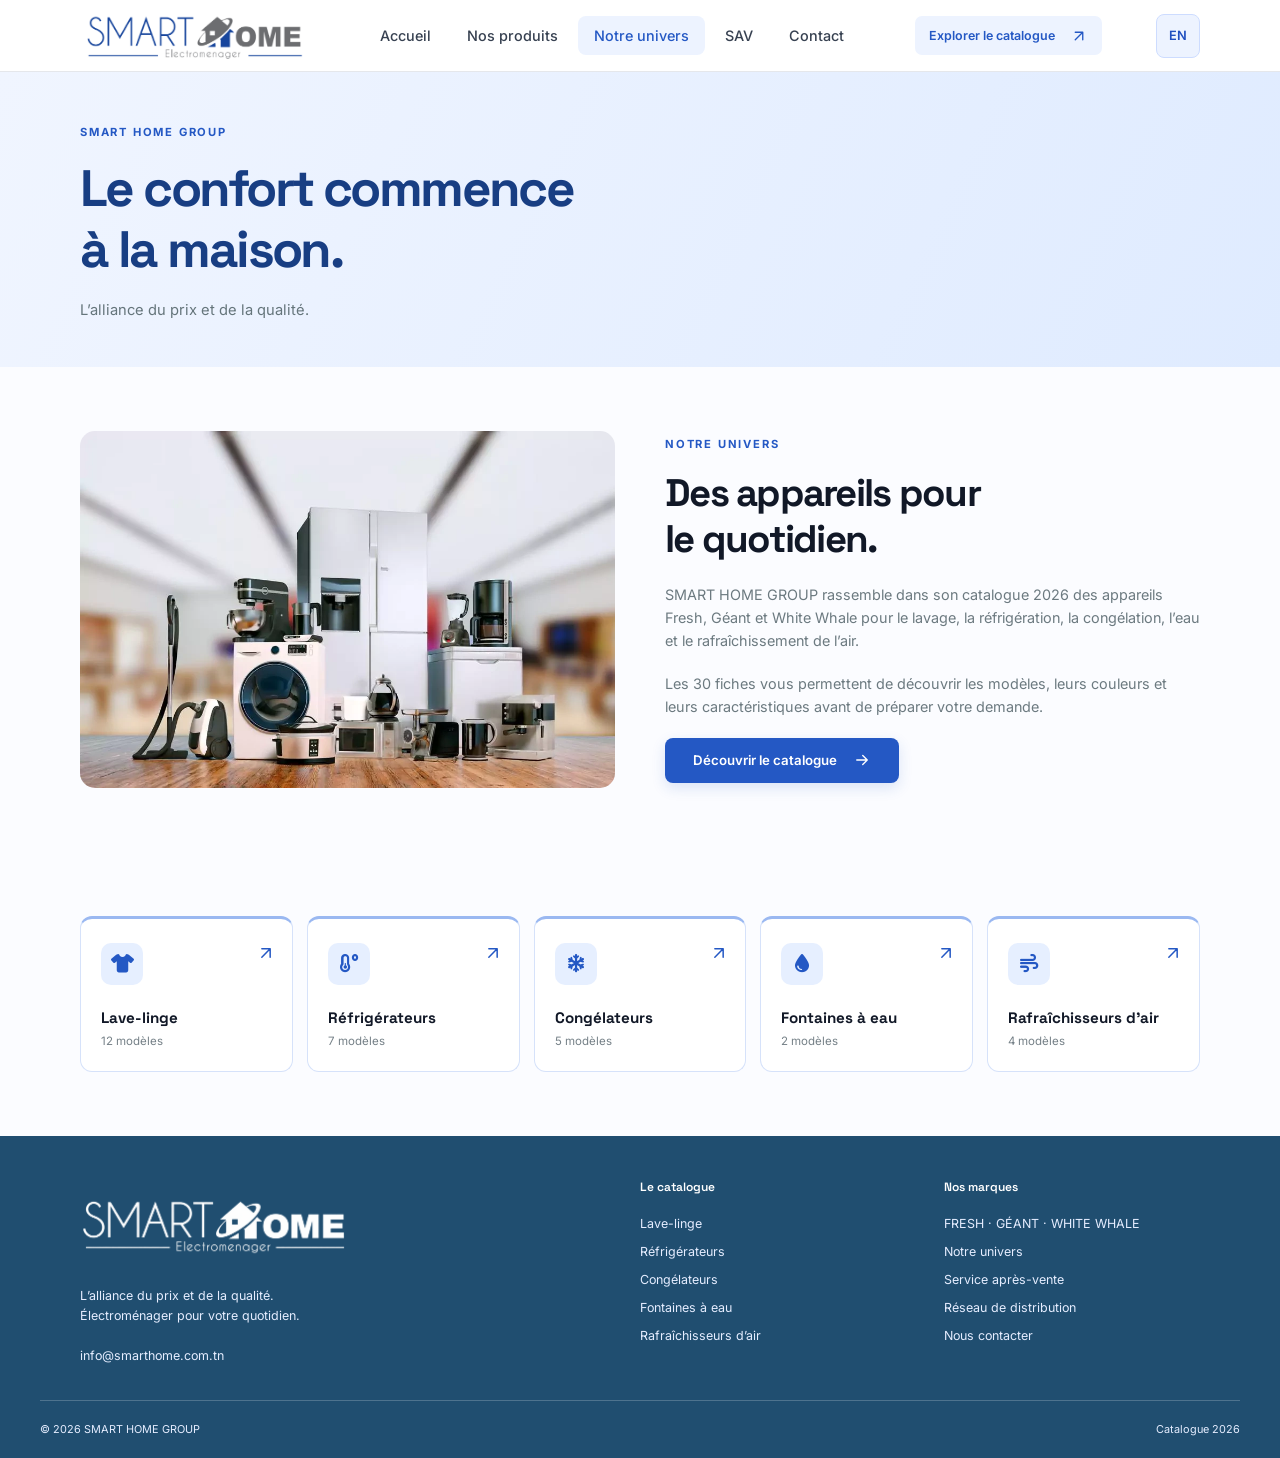
==== about.html @ bfc00724 "Limit White Whale minibar finishes to black and stainless steel" ====
<!doctype html><html lang="fr" data-theme="light"><head><meta charset="utf-8"><meta name="viewport" content="width=device-width, initial-scale=1"><title>Notre univers | SMART HOME GROUP</title><meta name="description" content="L’univers électroménager de SMART HOME GROUP et les marques Fresh, Géant et White Whale."><link rel="preconnect" href="https://fonts.googleapis.com"><link rel="preconnect" href="https://fonts.gstatic.com" crossorigin><link href="https://fonts.googleapis.com/css2?family=Inter:wght@400;500;600;700&family=Space+Grotesk:wght@500;600;700&display=swap" rel="stylesheet"><link rel="stylesheet" href="https://cdnjs.cloudflare.com/ajax/libs/font-awesome/6.5.1/css/all.min.css"><link rel="stylesheet" href="assets/css/styles.css"><link rel="stylesheet" href="assets/css/catalogue.css?v=catalogue-final-30"></head><body><a class="skip-link" href="#main">Aller au contenu</a><header class="header"><div class="container header__inner"><a class="logo smart-logo" href="index.html" aria-label="SMART HOME GROUP — Accueil"><img class="brand-logo-image" src="assets/img/smart-home-logo.png" alt="SMART HOME Électroménager" width="526" height="133"></a><nav id="main-navigation" class="nav" aria-label="Navigation principale"><a class="nav__link " href="index.html">Accueil</a><a class="nav__link " href="products.html">Nos produits</a><a class="nav__link active" href="about.html">Notre univers</a><a class="nav__link " href="sav.html">SAV</a><a class="nav__link " href="contact.html">Contact</a></nav><a href="products.html" class="header-catalogue">Explorer le catalogue <span aria-hidden="true"><svg class="ui-arrow" xmlns="http://www.w3.org/2000/svg" viewBox="0 0 24 24" width="18" height="18" fill="none" stroke="currentColor" stroke-width="1.8" stroke-linecap="round" stroke-linejoin="round" aria-hidden="true" focusable="false"><path d="M7 17 17 7M7 7h10v10"/></svg></span></a><button type="button" class="language-toggle" id="language-toggle" aria-label="Switch to English" lang="en">EN</button><button class="burger" aria-controls="main-navigation" aria-label="Ouvrir le menu" aria-expanded="false"><span></span><span></span><span></span></button></div></header><main id="main"><section class="catalogue-intro"><div class="container"><p class="eyebrow">SMART HOME GROUP</p><h1>Le confort commence<br>à la maison.</h1><p>L’alliance du prix et de la qualité.</p></div></section><section class="section"><div class="container about-layout"><img src="assets/img/catalogue/maison.webp" alt="Univers électroménager SMART HOME GROUP" width="1000" height="666"><div><p class="eyebrow">NOTRE UNIVERS</p><h2>Des appareils pour<br>le quotidien.</h2><p>SMART HOME GROUP rassemble dans son catalogue 2026 des appareils Fresh, Géant et White Whale pour le lavage, la réfrigération, la congélation, l’eau et le rafraîchissement de l’air.</p><p>Les 30 fiches vous permettent de découvrir les modèles, leurs couleurs et leurs caractéristiques avant de préparer votre demande.</p><a class="btn btn--primary" href="products.html">Découvrir le catalogue <svg class="ui-arrow" xmlns="http://www.w3.org/2000/svg" viewBox="0 0 24 24" width="18" height="18" fill="none" stroke="currentColor" stroke-width="1.8" stroke-linecap="round" stroke-linejoin="round" aria-hidden="true" focusable="false"><path d="M5 12h14m-6-6 6 6-6 6"/></svg></a></div></div></section><section class="section"><div class="container family-grid"><a class="family-card" href="products.html?categorie=lavage"><span class="family-icon"><i class="fas fa-shirt" aria-hidden="true"></i></span><h3>Lave-linge</h3><p>12 modèles</p><span class="family-arrow" aria-hidden="true"><svg class="ui-arrow" xmlns="http://www.w3.org/2000/svg" viewBox="0 0 24 24" width="18" height="18" fill="none" stroke="currentColor" stroke-width="1.8" stroke-linecap="round" stroke-linejoin="round" aria-hidden="true" focusable="false"><path d="M7 17 17 7M7 7h10v10"/></svg></span></a><a class="family-card" href="products.html?categorie=refrigeration"><span class="family-icon"><i class="fas fa-temperature-low" aria-hidden="true"></i></span><h3>Réfrigérateurs</h3><p>7 modèles</p><span class="family-arrow" aria-hidden="true"><svg class="ui-arrow" xmlns="http://www.w3.org/2000/svg" viewBox="0 0 24 24" width="18" height="18" fill="none" stroke="currentColor" stroke-width="1.8" stroke-linecap="round" stroke-linejoin="round" aria-hidden="true" focusable="false"><path d="M7 17 17 7M7 7h10v10"/></svg></span></a><a class="family-card" href="products.html?categorie=congelation"><span class="family-icon"><i class="fas fa-snowflake" aria-hidden="true"></i></span><h3>Congélateurs</h3><p>5 modèles</p><span class="family-arrow" aria-hidden="true"><svg class="ui-arrow" xmlns="http://www.w3.org/2000/svg" viewBox="0 0 24 24" width="18" height="18" fill="none" stroke="currentColor" stroke-width="1.8" stroke-linecap="round" stroke-linejoin="round" aria-hidden="true" focusable="false"><path d="M7 17 17 7M7 7h10v10"/></svg></span></a><a class="family-card" href="products.html?categorie=eau"><span class="family-icon"><i class="fas fa-droplet" aria-hidden="true"></i></span><h3>Fontaines à eau</h3><p>2 modèles</p><span class="family-arrow" aria-hidden="true"><svg class="ui-arrow" xmlns="http://www.w3.org/2000/svg" viewBox="0 0 24 24" width="18" height="18" fill="none" stroke="currentColor" stroke-width="1.8" stroke-linecap="round" stroke-linejoin="round" aria-hidden="true" focusable="false"><path d="M7 17 17 7M7 7h10v10"/></svg></span></a><a class="family-card" href="products.html?categorie=air"><span class="family-icon"><i class="fas fa-wind" aria-hidden="true"></i></span><h3>Rafraîchisseurs d’air</h3><p>4 modèles</p><span class="family-arrow" aria-hidden="true"><svg class="ui-arrow" xmlns="http://www.w3.org/2000/svg" viewBox="0 0 24 24" width="18" height="18" fill="none" stroke="currentColor" stroke-width="1.8" stroke-linecap="round" stroke-linejoin="round" aria-hidden="true" focusable="false"><path d="M7 17 17 7M7 7h10v10"/></svg></span></a></div></section></main><footer class="footer"><div class="container smart-footer"><div><a class="footer__brand footer-logo" href="index.html" aria-label="SMART HOME GROUP — Accueil"><img src="assets/img/smart-home-logo-transparent.png" alt="SMART HOME Électroménager" width="2170" height="725" loading="lazy"></a><p class="footer__desc">L’alliance du prix et de la qualité.<br>Électroménager pour votre quotidien.</p><a href="mailto:info@smarthome.com.tn">info@smarthome.com.tn</a></div><div><h2 class="footer__heading">Le catalogue</h2><a href="products.html?categorie=lavage">Lave-linge</a><a href="products.html?categorie=refrigeration">Réfrigérateurs</a><a href="products.html?categorie=congelation">Congélateurs</a><a href="products.html?categorie=eau">Fontaines à eau</a><a href="products.html?categorie=air">Rafraîchisseurs d’air</a></div><div><h2 class="footer__heading">Nos marques</h2><p>FRESH · GÉANT · WHITE WHALE</p><a href="about.html">Notre univers</a><a href="sav.html">Service après-vente</a><a href="sav.html#reseau-distribution">Réseau de distribution</a><a href="contact.html">Nous contacter</a></div></div><div class="container footer__bottom"><span>© <span data-year></span> SMART HOME GROUP</span><span>Catalogue 2026</span></div></footer><dialog id="product-dialog" aria-labelledby="detail-title"><button class="dialog-close" aria-label="Fermer la fiche">✕</button><div class="detail-layout"><div class="detail-visual"><img id="detail-image" alt=""></div><div class="detail-content"><p id="detail-brand" class="eyebrow"></p><h2 id="detail-title"></h2><p id="detail-type"></p><div id="detail-tags" class="detail-tags"></div><h3>Description & caractéristiques</h3><p id="detail-description"></p><p id="detail-note" class="detail-note" hidden></p><a id="detail-contact" class="btn btn--primary" href="contact.html">Contacter notre équipe</a><p class="price-note">Prix et disponibilité sur demande.</p></div></div></dialog><script src="assets/js/products-data.js?v=5742192aa864"></script><script src="assets/js/main.js"></script><script src="assets/js/catalogue.js?v=catalogue-final-30"></script><script src="assets/js/i18n-data.js?v=5742192aa864"></script><script src="assets/js/i18n.js?v=1"></script></body></html>
---- assets/css/styles.css ----
/* ============================================
   ELECTRO — Tech Store Design System
   Pure CSS · No Frameworks
   ============================================ */

/* --- Custom Properties --- */
:root {
  --blue: #2563EB;
  --blue-dark: #1D4ED8;
  --cyan: #06B6D4;
  --cyan-light: #22D3EE;
  --dark: #111827;
  --dark-800: #1F2937;
  --dark-700: #374151;
  --dark-600: #4B5563;
  --gray: #6B7280;
  --gray-light: #9CA3AF;
  --gray-200: #E5E7EB;
  --gray-100: #F3F4F6;
  --light: #F8FAFC;
  --white: #FFFFFF;
  --success: #10B981;
  --warning: #F59E0B;
  --danger: #EF4444;
  --font-heading: 'Space Grotesk', sans-serif;
  --font-body: 'Inter', sans-serif;
  --shadow-sm: 0 1px 2px rgba(0,0,0,.05);
  --shadow: 0 4px 6px -1px rgba(0,0,0,.07), 0 2px 4px -2px rgba(0,0,0,.05);
  --shadow-md: 0 10px 25px -5px rgba(0,0,0,.08), 0 8px 10px -6px rgba(0,0,0,.04);
  --shadow-lg: 0 20px 50px -12px rgba(0,0,0,.12);
  --shadow-glow: 0 0 20px rgba(37,99,235,.15), 0 0 40px rgba(6,182,212,.08);
  --radius: 12px;
  --radius-sm: 8px;
  --radius-lg: 16px;
  --radius-full: 9999px;
  --transition: .25s cubic-bezier(.4,0,.2,1);
  --max-w: 1200px;
  --header-h: 72px;
}

@media (prefers-color-scheme: dark) {
  :root:not([data-theme="light"]) {
    --light: #0F172A;
    --white: #1E293B;
    --gray-100: #1E293B;
    --gray-200: #334155;
    --dark: #F8FAFC;
    --dark-800: #E2E8F0;
    --dark-700: #CBD5E1;
  }
}

/* --- Reset & Base --- */
*, *::before, *::after { box-sizing: border-box; margin: 0; padding: 0; }

html {
  scroll-behavior: smooth;
  -webkit-text-size-adjust: 100%;
  scroll-padding-top: calc(var(--header-h) + 16px);
}

body {
  font-family: var(--font-body);
  font-size: 1rem;
  line-height: 1.6;
  color: var(--dark);
  background: var(--light);
  overflow-x: hidden;
  -webkit-font-smoothing: antialiased;
}

img { max-width: 100%; height: auto; display: block; }
a { color: inherit; text-decoration: none; }
button { font: inherit; cursor: pointer; border: none; background: none; }
ul, ol { list-style: none; }

h1, h2, h3, h4, h5, h6 {
  font-family: var(--font-heading);
  font-weight: 700;
  line-height: 1.2;
  color: var(--dark);
}

/* --- Utilities --- */
.container { width: 100%; max-width: var(--max-w); margin: 0 auto; padding: 0 clamp(1rem, 4vw, 2.5rem); }
.sr-only { position: absolute; width: 1px; height: 1px; padding: 0; margin: -1px; overflow: hidden; clip: rect(0,0,0,0); border: 0; }
.text-center { text-align: center; }
.text-blue { color: var(--blue); }
.text-cyan { color: var(--cyan); }
.text-gray { color: var(--gray); }

/* --- Circuit Board Pattern (SVG bg) --- */
.circuit-bg {
  position: relative;
  overflow: hidden;
}
.circuit-bg::before {
  content: '';
  position: absolute;
  inset: 0;
  opacity: .04;
  background-image: url("data:image/svg+xml,%3Csvg width='60' height='60' xmlns='http://www.w3.org/2000/svg'%3E%3Cpath d='M30 0v15m0 30v15M0 30h15m30 0h15' stroke='%232563EB' stroke-width='.5' fill='none'/%3E%3Ccircle cx='30' cy='30' r='2' fill='%232563EB'/%3E%3Ccircle cx='30' cy='0' r='1.5' fill='%2306B6D4'/%3E%3Ccircle cx='30' cy='60' r='1.5' fill='%2306B6D4'/%3E%3Ccircle cx='0' cy='30' r='1.5' fill='%2306B6D4'/%3E%3Ccircle cx='60' cy='30' r='1.5' fill='%2306B6D4'/%3E%3C/svg%3E");
  background-size: 60px 60px;
  pointer-events: none;
  z-index: 0;
}

/* ============================================
   HEADER / NAV
   ============================================ */
.header {
  position: sticky;
  top: 0;
  z-index: 100;
  background: rgba(255,255,255,.92);
  backdrop-filter: blur(12px);
  -webkit-backdrop-filter: blur(12px);
  border-bottom: 1px solid var(--gray-200);
  height: var(--header-h);
}

@media (prefers-color-scheme: dark) {
  :root:not([data-theme="light"]) .header {
    background: rgba(15,23,42,.92);
  }
}

.header__inner {
  display: flex;
  align-items: center;
  justify-content: space-between;
  height: 100%;
}

.logo {
  display: flex;
  align-items: center;
  gap: .6rem;
  font-family: var(--font-heading);
  font-weight: 700;
  font-size: 1.5rem;
  color: var(--dark);
}

.logo__icon {
  width: 36px;
  height: 36px;
  background: linear-gradient(135deg, var(--blue), var(--cyan));
  border-radius: var(--radius-sm);
  display: flex;
  align-items: center;
  justify-content: center;
  color: var(--white);
  font-size: .9rem;
}

.nav { display: flex; align-items: center; gap: .25rem; }
.nav__link {
  padding: .5rem 1rem;
  border-radius: var(--radius-sm);
  font-size: .9rem;
  font-weight: 500;
  color: var(--dark-700);
  transition: var(--transition);
}
.nav__link:hover,
.nav__link.active {
  color: var(--blue);
  background: rgba(37,99,235,.06);
}

.header__actions {
  display: flex;
  align-items: center;
  gap: .5rem;
}

.btn-icon {
  position: relative;
  width: 40px;
  height: 40px;
  border-radius: var(--radius-sm);
  display: flex;
  align-items: center;
  justify-content: center;
  color: var(--dark-700);
  transition: var(--transition);
  font-size: 1.1rem;
}
.btn-icon:hover { background: var(--gray-100); color: var(--blue); }
.btn-icon .badge {
  position: absolute;
  top: 4px; right: 4px;
  width: 18px; height: 18px;
  background: var(--blue);
  color: var(--white);
  font-size: .65rem;
  font-weight: 700;
  border-radius: var(--radius-full);
  display: flex;
  align-items: center;
  justify-content: center;
}

/* Burger */
.burger {
  display: none;
  flex-direction: column;
  gap: 5px;
  width: 28px;
  padding: 4px 0;
}
.burger span {
  display: block;
  height: 2px;
  background: var(--dark);
  border-radius: 2px;
  transition: var(--transition);
  transform-origin: center;
}
.burger.open span:nth-child(1) { transform: translateY(7px) rotate(45deg); }
.burger.open span:nth-child(2) { opacity: 0; }
.burger.open span:nth-child(3) { transform: translateY(-7px) rotate(-45deg); }

/* Mobile Nav */
@media (max-width: 720px) {
  .burger { display: flex; }
  .nav {
    position: fixed;
    top: var(--header-h);
    left: 0; right: 0;
    background: var(--white);
    flex-direction: column;
    padding: 1rem;
    border-bottom: 1px solid var(--gray-200);
    box-shadow: var(--shadow-md);
    transform: translateY(-100%);
    opacity: 0;
    pointer-events: none;
    transition: var(--transition);
  }
  .nav.open {
    transform: translateY(0);
    opacity: 1;
    pointer-events: all;
  }
  .nav__link {
    width: 100%;
    padding: .75rem 1rem;
    font-size: 1rem;
  }
}

/* ============================================
   BUTTONS
   ============================================ */
.btn {
  display: inline-flex;
  align-items: center;
  justify-content: center;
  gap: .5rem;
  padding: .75rem 1.75rem;
  border-radius: var(--radius-sm);
  font-family: var(--font-body);
  font-size: .9rem;
  font-weight: 600;
  transition: var(--transition);
  white-space: nowrap;
}
.btn--primary {
  background: var(--blue);
  color: var(--white);
  box-shadow: 0 2px 8px rgba(37,99,235,.3);
}
.btn--primary:hover {
  background: var(--blue-dark);
  box-shadow: 0 4px 16px rgba(37,99,235,.4);
  transform: translateY(-1px);
}
.btn--outline {
  border: 2px solid var(--blue);
  color: var(--blue);
  background: transparent;
}
.btn--outline:hover {
  background: var(--blue);
  color: var(--white);
}
.btn--ghost {
  color: var(--dark-700);
  padding: .5rem 1rem;
}
.btn--ghost:hover {
  background: var(--gray-100);
  color: var(--blue);
}
.btn--sm {
  padding: .5rem 1.25rem;
  font-size: .8rem;
}
.btn--lg {
  padding: 1rem 2.25rem;
  font-size: 1rem;
}
.btn--cyan {
  background: var(--cyan);
  color: var(--white);
}
.btn--cyan:hover {
  background: #0891B2;
  transform: translateY(-1px);
}

/* ============================================
   HERO
   ============================================ */
.hero {
  position: relative;
  min-height: clamp(480px, 70vh, 640px);
  display: flex;
  align-items: center;
  overflow: hidden;
  background: linear-gradient(135deg, var(--dark) 0%, #0F172A 50%, #0C1A33 100%);
}

.hero__content {
  position: relative;
  z-index: 2;
  max-width: 600px;
}

.hero__badge {
  display: inline-flex;
  align-items: center;
  gap: .5rem;
  padding: .4rem 1rem;
  background: rgba(37,99,235,.15);
  border: 1px solid rgba(37,99,235,.3);
  border-radius: var(--radius-full);
  color: var(--cyan-light);
  font-size: .8rem;
  font-weight: 600;
  margin-bottom: 1.5rem;
  backdrop-filter: blur(8px);
}
.hero__badge .dot {
  width: 6px; height: 6px;
  background: var(--cyan);
  border-radius: var(--radius-full);
  animation: pulse-dot 2s ease-in-out infinite;
}

.hero__title {
  font-size: clamp(2.2rem, 5vw, 3.5rem);
  color: var(--white);
  margin-bottom: 1.25rem;
  line-height: 1.1;
}
.hero__title span { color: var(--cyan); }

.hero__desc {
  font-size: clamp(1rem, 2vw, 1.15rem);
  color: var(--gray-light);
  margin-bottom: 2rem;
  max-width: 480px;
  line-height: 1.7;
}

.hero__buttons {
  display: flex;
  gap: 1rem;
  flex-wrap: wrap;
}

.hero__image {
  position: absolute;
  right: -5%;
  top: 50%;
  transform: translateY(-50%);
  width: clamp(300px, 40vw, 550px);
  z-index: 1;
  opacity: .9;
}

.hero__grid-lines {
  position: absolute;
  inset: 0;
  background-image:
    linear-gradient(rgba(37,99,235,.05) 1px, transparent 1px),
    linear-gradient(90deg, rgba(37,99,235,.05) 1px, transparent 1px);
  background-size: 40px 40px;
  z-index: 0;
}

.hero__glow {
  position: absolute;
  width: 400px; height: 400px;
  border-radius: 50%;
  background: radial-gradient(circle, rgba(6,182,212,.12) 0%, transparent 70%);
  top: 20%; right: 15%;
  z-index: 0;
  animation: glow-pulse 4s ease-in-out infinite;
}

@media (max-width: 980px) {
  .hero__image {
    position: relative;
    right: auto;
    top: auto;
    transform: none;
    width: 100%;
    max-width: 400px;
    margin: 2rem auto 0;
    opacity: 1;
  }
  .hero {
    flex-direction: column;
    text-align: center;
    padding: 3rem 0;
    min-height: auto;
  }
  .hero__content { max-width: 100%; }
  .hero__desc { margin-left: auto; margin-right: auto; }
  .hero__buttons { justify-content: center; }
}

@keyframes pulse-dot {
  0%, 100% { opacity: 1; transform: scale(1); }
  50% { opacity: .5; transform: scale(1.5); }
}
@keyframes glow-pulse {
  0%, 100% { opacity: .6; transform: scale(1); }
  50% { opacity: 1; transform: scale(1.1); }
}

/* ============================================
   SECTIONS
   ============================================ */
.section {
  padding: clamp(3rem, 6vw, 5rem) 0;
}
.section--gray { background: var(--gray-100); }

.section__header {
  margin-bottom: 2.5rem;
}
.section__tag {
  display: inline-flex;
  align-items: center;
  gap: .4rem;
  font-size: .75rem;
  font-weight: 700;
  text-transform: uppercase;
  letter-spacing: .08em;
  color: var(--cyan);
  margin-bottom: .5rem;
}
.section__tag::before {
  content: '';
  width: 20px; height: 2px;
  background: var(--cyan);
  border-radius: 2px;
}
.section__title {
  font-size: clamp(1.75rem, 3.5vw, 2.5rem);
  margin-bottom: .75rem;
}
.section__subtitle {
  color: var(--gray);
  font-size: 1.05rem;
  max-width: 560px;
}
.section__header--center { text-align: center; }
.section__header--center .section__subtitle { margin-left: auto; margin-right: auto; }

/* ============================================
   CATEGORY CARDS
   ============================================ */
.categories {
  display: grid;
  grid-template-columns: repeat(auto-fill, minmax(200px, 1fr));
  gap: 1.25rem;
}

.category-card {
  position: relative;
  background: var(--white);
  border: 1px solid var(--gray-200);
  border-radius: var(--radius);
  padding: 1.75rem 1.25rem;
  text-align: center;
  transition: var(--transition);
  cursor: pointer;
  overflow: hidden;
}
.category-card::before {
  content: '';
  position: absolute;
  top: 0; left: 0; right: 0;
  height: 3px;
  background: linear-gradient(90deg, var(--blue), var(--cyan));
  transform: scaleX(0);
  transform-origin: left;
  transition: transform .4s cubic-bezier(.4,0,.2,1);
}
.category-card:hover::before { transform: scaleX(1); }
.category-card:hover {
  border-color: var(--blue);
  box-shadow: var(--shadow-glow);
  transform: translateY(-4px);
}

.category-card__icon {
  width: 56px; height: 56px;
  margin: 0 auto 1rem;
  background: linear-gradient(135deg, rgba(37,99,235,.08), rgba(6,182,212,.08));
  border-radius: var(--radius);
  display: flex;
  align-items: center;
  justify-content: center;
  font-size: 1.5rem;
  color: var(--blue);
  transition: var(--transition);
}
.category-card:hover .category-card__icon {
  background: linear-gradient(135deg, var(--blue), var(--cyan));
  color: var(--white);
}

.category-card__name {
  font-family: var(--font-heading);
  font-size: 1rem;
  font-weight: 600;
  margin-bottom: .25rem;
}
.category-card__count {
  font-size: .8rem;
  color: var(--gray);
}

/* ============================================
   PRODUCT GRID
   ============================================ */
.products-grid {
  display: grid;
  grid-template-columns: repeat(auto-fill, minmax(260px, 1fr));
  gap: 1.5rem;
}

.product-card {
  position: relative;
  background: var(--white);
  border: 1px solid var(--gray-200);
  border-radius: var(--radius);
  overflow: hidden;
  transition: var(--transition);
}
.product-card:hover {
  box-shadow: var(--shadow-lg);
  transform: translateY(-4px);
  border-color: transparent;
}

.product-card__img {
  position: relative;
  aspect-ratio: 1;
  background: var(--gray-100);
  overflow: hidden;
  display: flex;
  align-items: center;
  justify-content: center;
  padding: 1.5rem;
}
.product-card__img img {
  width: 70%;
  height: 70%;
  object-fit: contain;
  transition: transform .4s cubic-bezier(.4,0,.2,1);
}
.product-card:hover .product-card__img img {
  transform: scale(1.08);
}

/* "New" Pulse Badge */
.badge-new {
  position: absolute;
  top: 12px; left: 12px;
  padding: .25rem .7rem;
  background: var(--cyan);
  color: var(--white);
  font-size: .7rem;
  font-weight: 700;
  text-transform: uppercase;
  letter-spacing: .05em;
  border-radius: var(--radius-full);
  z-index: 2;
  animation: badge-pulse 2.5s ease-in-out infinite;
}
@keyframes badge-pulse {
  0%, 100% { box-shadow: 0 0 0 0 rgba(6,182,212,.5); }
  50% { box-shadow: 0 0 0 6px rgba(6,182,212,0); }
}

.badge-sale {
  position: absolute;
  top: 12px; right: 12px;
  padding: .25rem .7rem;
  background: var(--danger);
  color: var(--white);
  font-size: .7rem;
  font-weight: 700;
  border-radius: var(--radius-full);
  z-index: 2;
}

.product-card__actions {
  position: absolute;
  bottom: 12px; right: 12px;
  display: flex;
  flex-direction: column;
  gap: .4rem;
  opacity: 0;
  transform: translateX(10px);
  transition: var(--transition);
  z-index: 2;
}
.product-card:hover .product-card__actions {
  opacity: 1;
  transform: translateX(0);
}
.product-card__actions button {
  width: 36px; height: 36px;
  border-radius: var(--radius-sm);
  background: var(--white);
  box-shadow: var(--shadow);
  display: flex;
  align-items: center;
  justify-content: center;
  font-size: .85rem;
  color: var(--dark-700);
  transition: var(--transition);
}
.product-card__actions button:hover {
  background: var(--blue);
  color: var(--white);
}

.product-card__body {
  padding: 1.25rem;
}
.product-card__brand {
  font-size: .75rem;
  font-weight: 600;
  text-transform: uppercase;
  letter-spacing: .04em;
  color: var(--cyan);
  margin-bottom: .35rem;
}
.product-card__name {
  font-family: var(--font-heading);
  font-size: 1rem;
  font-weight: 600;
  margin-bottom: .5rem;
  line-height: 1.3;
}
.product-card__rating {
  display: flex;
  align-items: center;
  gap: .25rem;
  font-size: .8rem;
  color: var(--warning);
  margin-bottom: .6rem;
}
.product-card__rating span {
  color: var(--gray);
  font-size: .75rem;
}
.product-card__price {
  display: flex;
  align-items: center;
  gap: .75rem;
}
.product-card__price-current {
  font-family: var(--font-heading);
  font-size: 1.25rem;
  font-weight: 700;
  color: var(--blue);
}
.product-card__price-old {
  font-size: .9rem;
  color: var(--gray-light);
  text-decoration: line-through;
}

/* ============================================
   BRAND LOGOS
   ============================================ */
.brands-row {
  display: flex;
  align-items: center;
  justify-content: center;
  gap: clamp(2rem, 5vw, 4rem);
  flex-wrap: wrap;
  padding: 2rem 0;
}
.brand-logo {
  font-family: var(--font-heading);
  font-size: 1.2rem;
  font-weight: 700;
  color: var(--gray-light);
  transition: var(--transition);
  letter-spacing: .02em;
  opacity: .5;
}
.brand-logo:hover { opacity: 1; color: var(--dark); }

/* ============================================
   FEATURES / USP
   ============================================ */
.features {
  display: grid;
  grid-template-columns: repeat(auto-fit, minmax(240px, 1fr));
  gap: 1.5rem;
}
.feature-card {
  display: flex;
  align-items: flex-start;
  gap: 1rem;
  padding: 1.5rem;
  background: var(--white);
  border: 1px solid var(--gray-200);
  border-radius: var(--radius);
  transition: var(--transition);
}
.feature-card:hover {
  border-color: var(--blue);
  box-shadow: var(--shadow);
}
.feature-card__icon {
  flex-shrink: 0;
  width: 48px; height: 48px;
  background: linear-gradient(135deg, rgba(37,99,235,.1), rgba(6,182,212,.1));
  border-radius: var(--radius-sm);
  display: flex;
  align-items: center;
  justify-content: center;
  font-size: 1.2rem;
  color: var(--blue);
}
.feature-card__title {
  font-family: var(--font-heading);
  font-weight: 600;
  font-size: .95rem;
  margin-bottom: .25rem;
}
.feature-card__desc {
  font-size: .85rem;
  color: var(--gray);
  line-height: 1.5;
}

/* ============================================
   PROMO BANNER
   ============================================ */
.promo {
  position: relative;
  border-radius: var(--radius-lg);
  overflow: hidden;
  background: linear-gradient(135deg, var(--dark) 0%, #0C1A33 100%);
  padding: clamp(2rem, 5vw, 4rem);
  display: flex;
  align-items: center;
  gap: 3rem;
}
.promo__content { flex: 1; z-index: 2; position: relative; }
.promo__title {
  font-size: clamp(1.5rem, 3vw, 2.2rem);
  color: var(--white);
  margin-bottom: 1rem;
}
.promo__desc {
  color: var(--gray-light);
  margin-bottom: 1.5rem;
  max-width: 440px;
}
.promo__image {
  flex: 0 0 auto;
  width: clamp(200px, 25vw, 360px);
  z-index: 2;
}
.promo__image img {
  width: 100%;
  filter: drop-shadow(0 10px 30px rgba(0,0,0,.3));
}
.promo::before {
  content: '';
  position: absolute;
  inset: 0;
  opacity: .06;
  background-image: url("data:image/svg+xml,%3Csvg width='60' height='60' xmlns='http://www.w3.org/2000/svg'%3E%3Cpath d='M30 0v15m0 30v15M0 30h15m30 0h15' stroke='%2306B6D4' stroke-width='.5' fill='none'/%3E%3Ccircle cx='30' cy='30' r='2' fill='%2306B6D4'/%3E%3C/svg%3E");
  background-size: 60px 60px;
}
.promo__glow {
  position: absolute;
  width: 300px; height: 300px;
  border-radius: 50%;
  background: radial-gradient(circle, rgba(6,182,212,.15) 0%, transparent 70%);
  top: -50px; right: -50px;
}

@media (max-width: 720px) {
  .promo { flex-direction: column; text-align: center; }
  .promo__desc { margin-left: auto; margin-right: auto; }
}

/* ============================================
   SPEC COMPARISON TABLE
   ============================================ */
.compare-wrap {
  overflow-x: auto;
  -webkit-overflow-scrolling: touch;
  border-radius: var(--radius);
  border: 1px solid var(--gray-200);
}
.compare {
  width: 100%;
  min-width: 600px;
  border-collapse: collapse;
  font-size: .9rem;
}
.compare th,
.compare td {
  padding: .85rem 1.25rem;
  text-align: left;
  border-bottom: 1px solid var(--gray-200);
}
.compare thead th {
  background: var(--dark);
  color: var(--white);
  font-family: var(--font-heading);
  font-weight: 600;
  font-size: .85rem;
  text-transform: uppercase;
  letter-spacing: .04em;
}
.compare thead th:first-child { border-radius: var(--radius-sm) 0 0 0; }
.compare thead th:last-child { border-radius: 0 var(--radius-sm) 0 0; }
.compare tbody tr:last-child td { border-bottom: none; }
.compare tbody tr:hover { background: rgba(37,99,235,.03); }
.compare .highlight { color: var(--blue); font-weight: 600; }
.compare .check { color: var(--success); }
.compare .cross { color: var(--danger); }

/* ============================================
   FILTER TABS
   ============================================ */
.filter-bar {
  display: flex;
  align-items: center;
  gap: .5rem;
  flex-wrap: wrap;
  margin-bottom: 2rem;
}
.filter-tab {
  padding: .5rem 1.25rem;
  border-radius: var(--radius-full);
  font-size: .85rem;
  font-weight: 500;
  color: var(--dark-700);
  border: 1px solid var(--gray-200);
  background: var(--white);
  transition: var(--transition);
}
.filter-tab:hover,
.filter-tab.active {
  background: var(--blue);
  color: var(--white);
  border-color: var(--blue);
}

/* ============================================
   PAGE HERO (inner pages)
   ============================================ */
.page-hero {
  position: relative;
  padding: clamp(3rem, 8vw, 5rem) 0;
  background: linear-gradient(135deg, var(--dark) 0%, #0F172A 100%);
  text-align: center;
  overflow: hidden;
}
.page-hero__title {
  font-size: clamp(2rem, 4vw, 3rem);
  color: var(--white);
  margin-bottom: .75rem;
}
.page-hero__breadcrumb {
  display: flex;
  align-items: center;
  justify-content: center;
  gap: .5rem;
  font-size: .9rem;
  color: var(--gray-light);
}
.page-hero__breadcrumb a {
  color: var(--cyan-light);
  transition: var(--transition);
}
.page-hero__breadcrumb a:hover { color: var(--white); }
.page-hero__grid {
  position: absolute;
  inset: 0;
  background-image:
    linear-gradient(rgba(37,99,235,.04) 1px, transparent 1px),
    linear-gradient(90deg, rgba(37,99,235,.04) 1px, transparent 1px);
  background-size: 40px 40px;
}

/* ============================================
   ABOUT PAGE
   ============================================ */
.about-grid {
  display: grid;
  grid-template-columns: 1fr 1fr;
  gap: 3rem;
  align-items: center;
}
.about-grid img {
  border-radius: var(--radius-lg);
  box-shadow: var(--shadow-lg);
}
.about-text h2 {
  font-size: clamp(1.5rem, 3vw, 2rem);
  margin-bottom: 1rem;
}
.about-text p {
  color: var(--gray);
  margin-bottom: 1rem;
  line-height: 1.7;
}
.stats-row {
  display: grid;
  grid-template-columns: repeat(auto-fit, minmax(140px, 1fr));
  gap: 1.5rem;
  margin-top: 2rem;
}
.stat-item {
  text-align: center;
  padding: 1.5rem 1rem;
  background: var(--white);
  border: 1px solid var(--gray-200);
  border-radius: var(--radius);
}
.stat-item__num {
  font-family: var(--font-heading);
  font-size: clamp(1.8rem, 3vw, 2.5rem);
  font-weight: 700;
  color: var(--blue);
  margin-bottom: .25rem;
}
.stat-item__label {
  font-size: .85rem;
  color: var(--gray);
}

.team-grid {
  display: grid;
  grid-template-columns: repeat(auto-fill, minmax(220px, 1fr));
  gap: 1.5rem;
}
.team-card {
  text-align: center;
  padding: 2rem 1.25rem;
  background: var(--white);
  border: 1px solid var(--gray-200);
  border-radius: var(--radius);
  transition: var(--transition);
}
.team-card:hover {
  border-color: var(--blue);
  box-shadow: var(--shadow);
}
.team-card__avatar {
  width: 80px; height: 80px;
  border-radius: var(--radius-full);
  object-fit: cover;
  margin: 0 auto 1rem;
  border: 3px solid var(--gray-200);
}
.team-card__name {
  font-family: var(--font-heading);
  font-weight: 600;
  margin-bottom: .25rem;
}
.team-card__role {
  font-size: .85rem;
  color: var(--gray);
}

/* ============================================
   CONTACT
   ============================================ */
.contact-grid {
  display: grid;
  grid-template-columns: 1fr 1.2fr;
  gap: 3rem;
}
.contact-info-card {
  display: flex;
  align-items: flex-start;
  gap: 1rem;
  padding: 1.25rem;
  background: var(--white);
  border: 1px solid var(--gray-200);
  border-radius: var(--radius);
  margin-bottom: 1rem;
  transition: var(--transition);
}
.contact-info-card:hover {
  border-color: var(--blue);
  box-shadow: var(--shadow);
}
.contact-info-card__icon {
  flex-shrink: 0;
  width: 44px; height: 44px;
  background: linear-gradient(135deg, rgba(37,99,235,.1), rgba(6,182,212,.1));
  border-radius: var(--radius-sm);
  display: flex;
  align-items: center;
  justify-content: center;
  color: var(--blue);
  font-size: 1.1rem;
}
.contact-info-card__label {
  font-size: .8rem;
  color: var(--gray);
  margin-bottom: .2rem;
}
.contact-info-card__value {
  font-weight: 600;
  font-size: .95rem;
}

.form-group {
  margin-bottom: 1.25rem;
}
.form-group label {
  display: block;
  font-size: .85rem;
  font-weight: 600;
  margin-bottom: .4rem;
  color: var(--dark-700);
}
.form-group input,
.form-group select,
.form-group textarea {
  width: 100%;
  padding: .75rem 1rem;
  border: 1px solid var(--gray-200);
  border-radius: var(--radius-sm);
  font-family: var(--font-body);
  font-size: .9rem;
  background: var(--white);
  color: var(--dark);
  transition: var(--transition);
  outline: none;
}
.form-group input:focus,
.form-group select:focus,
.form-group textarea:focus {
  border-color: var(--blue);
  box-shadow: 0 0 0 3px rgba(37,99,235,.1);
}
.form-group textarea { resize: vertical; min-height: 140px; }
.form-group .form-ok {
  border-color: var(--success);
  box-shadow: 0 0 0 3px rgba(16,185,129,.1);
}
.form-group .form-err {
  border-color: var(--danger);
  box-shadow: 0 0 0 3px rgba(239,68,68,.1);
}
.form-msg {
  font-size: .8rem;
  margin-top: .35rem;
  display: none;
}
.form-msg.ok { color: var(--success); display: block; }
.form-msg.err { color: var(--danger); display: block; }

/* ============================================
   FOOTER
   ============================================ */
.footer {
  background: var(--dark);
  color: var(--gray-light);
  padding: clamp(3rem, 6vw, 5rem) 0 0;
}
.footer__grid {
  display: grid;
  grid-template-columns: 1.5fr repeat(3, 1fr);
  gap: 2.5rem;
  padding-bottom: 3rem;
  border-bottom: 1px solid rgba(255,255,255,.08);
}
.footer__brand {
  font-family: var(--font-heading);
  font-size: 1.4rem;
  font-weight: 700;
  color: var(--white);
  margin-bottom: 1rem;
  display: flex;
  align-items: center;
  gap: .5rem;
}
.footer__desc {
  font-size: .9rem;
  line-height: 1.6;
  margin-bottom: 1.25rem;
  max-width: 300px;
}
.footer__social {
  display: flex;
  gap: .75rem;
}
.footer__social a {
  width: 36px; height: 36px;
  border-radius: var(--radius-sm);
  border: 1px solid rgba(255,255,255,.12);
  display: flex;
  align-items: center;
  justify-content: center;
  font-size: .9rem;
  color: var(--gray-light);
  transition: var(--transition);
}
.footer__social a:hover {
  background: var(--blue);
  border-color: var(--blue);
  color: var(--white);
}
.footer__heading {
  font-family: var(--font-heading);
  font-weight: 600;
  color: var(--white);
  font-size: 1rem;
  margin-bottom: 1.25rem;
}
.footer__links li { margin-bottom: .6rem; }
.footer__links a {
  font-size: .9rem;
  color: var(--gray-light);
  transition: var(--transition);
}
.footer__links a:hover { color: var(--cyan); }
.footer__bottom {
  padding: 1.5rem 0;
  display: flex;
  align-items: center;
  justify-content: space-between;
  font-size: .85rem;
  color: var(--gray);
  flex-wrap: wrap;
  gap: 1rem;
}

@media (max-width: 720px) {
  .footer__grid {
    grid-template-columns: 1fr 1fr;
  }
}
@media (max-width: 480px) {
  .footer__grid {
    grid-template-columns: 1fr;
  }
}

/* ============================================
   SCROLL REVEAL
   ============================================ */
.reveal {
  opacity: 0;
  transform: translateY(24px);
  transition: opacity .6s cubic-bezier(.4,0,.2,1), transform .6s cubic-bezier(.4,0,.2,1);
}
.reveal.visible {
  opacity: 1;
  transform: translateY(0);
}

/* ============================================
   CART TOAST
   ============================================ */
.toast {
  position: fixed;
  bottom: 2rem;
  right: 2rem;
  padding: 1rem 1.5rem;
  background: var(--dark);
  color: var(--white);
  border-radius: var(--radius-sm);
  font-size: .9rem;
  font-weight: 500;
  box-shadow: var(--shadow-lg);
  z-index: 200;
  transform: translateY(120%);
  opacity: 0;
  transition: var(--transition);
  display: flex;
  align-items: center;
  gap: .5rem;
}
.toast.show {
  transform: translateY(0);
  opacity: 1;
}

/* ============================================
   NEWSLETTER
   ============================================ */
.newsletter {
  display: flex;
  gap: .75rem;
  max-width: 480px;
}
.newsletter input {
  flex: 1;
  padding: .75rem 1.25rem;
  border: 1px solid var(--gray-200);
  border-radius: var(--radius-sm);
  font-size: .9rem;
  font-family: var(--font-body);
  outline: none;
}
.newsletter input:focus {
  border-color: var(--blue);
}

/* ============================================
   RESPONSIVE
   ============================================ */
@media (max-width: 980px) {
  .about-grid { grid-template-columns: 1fr; }
  .contact-grid { grid-template-columns: 1fr; }
  .promo { flex-direction: column; text-align: center; }
}
---- assets/css/catalogue.css ----
:root{--blue:#204e70;--blue-dark:#143a56;--cyan:#2b6b78}body{background:#fafbf9}.skip-link{position:fixed;top:-80px;left:20px;z-index:1000;padding:12px;background:white}.skip-link:focus{top:10px}button:focus-visible,a:focus-visible,input:focus-visible,select:focus-visible,textarea:focus-visible{outline:3px solid #dbad66;outline-offset:4px}.smart-logo{font-size:1.05rem;letter-spacing:.06em;line-height:1.2;gap:10px}.smart-logo small{display:block;font-size:.52rem;letter-spacing:.16em;margin-top:5px;color:#637480}.smart-mark{background:#204e70;color:#fff;display:grid;place-content:center;width:43px;height:43px;border-radius:11px;font-size:25px;letter-spacing:-6px;padding-right:7px}.smart-mark span{color:#e2bd86}.header-catalogue{font-size:.78rem;background:#edf2f4;padding:10px 14px;border-radius:7px;font-weight:600;white-space:nowrap}.header-catalogue span{margin-left:12px}.eyebrow{font-size:.7rem;font-weight:700;letter-spacing:.16em;color:#477079;margin-bottom:16px}.smart-hero{padding:54px 0 50px;background:#f1f4f1}.hero-layout{display:grid;grid-template-columns:1fr 1fr;gap:45px;align-items:center}.hero-copy h1{font-size:clamp(2.6rem,4.3vw,3.75rem);line-height:1.1;letter-spacing:-.065em}.hero-copy h1 span{color:#2a6472}.hero-description{color:#657078;max-width:480px;margin:24px 0 28px;font-size:.95rem;line-height:1.85}.hero-buttons{display:flex;gap:22px;align-items:center}.btn{font-size:.83rem;gap:16px}.hero-secondary{font-size:.8rem;border-bottom:1px solid #8c999b;padding-bottom:4px}.hero-facts{display:flex;gap:28px;margin-top:36px;border-top:1px solid #dce3e1;padding-top:20px;color:#687779;font-size:.68rem}.hero-facts strong{display:block;font-family:var(--font-heading);font-size:1.65rem;color:#264d5e}.hero-visual{position:relative;border-radius:22px;overflow:hidden;min-height:430px;background:#e6eae4}.hero-visual>img{width:100%;height:430px;object-fit:cover}.hero-caption{position:absolute;bottom:18px;left:18px;right:18px;background:rgba(255,255,255,.91);padding:18px 22px;border-radius:12px;display:flex;align-items:center;justify-content:space-between;gap:15px;backdrop-filter:blur(12px)}.hero-caption>span{font-size:.66rem;font-weight:700;letter-spacing:.09em;color:#477079}.hero-caption strong{font-size:1rem;line-height:1.4;color:#244553}.brand-strip{background:white;border-bottom:1px solid #e8ece8}.brand-strip>.container{display:flex;align-items:center;gap:55px;padding-top:22px;padding-bottom:22px}.brand-strip span{font-size:.61rem;letter-spacing:.12em;color:#758087}.brand-fresh{color:#d72c27;font-size:1.7rem;letter-spacing:-.04em}.brand-geant{color:#253572;font-style:italic;font-size:1.9rem;line-height:1}.brand-geant small{display:block;font-size:.48rem;letter-spacing:.14em;color:#ce3430;text-align:center;margin-top:4px}.catalogue-year{margin-left:auto}.section{padding:64px 0}.section-heading{display:flex;justify-content:space-between;align-items:end;gap:24px;margin-bottom:28px}.section-heading h2,.home-callout h2,.about-layout h2{font-size:clamp(1.8rem,3vw,2.4rem);letter-spacing:-.045em}.section-heading .eyebrow{margin-bottom:10px}.section-heading>p{color:#758087;font-size:.85rem}.family-grid{display:grid;grid-template-columns:repeat(5,1fr);gap:14px}.family-card{position:relative;padding:24px 20px 20px;background:white;border:1px solid #e1e7e4;border-radius:12px;transition:.2s}.family-card:hover{transform:translateY(-4px);border-color:#477079;box-shadow:0 8px 30px #223d5010}.family-icon{display:flex;align-items:center;justify-content:center;width:42px;height:42px;background:#edf3f1;color:#447c7d;border-radius:10px;margin-bottom:24px;font-size:1.15rem}.family-card h3{font-size:.95rem}.family-card p{font-size:.72rem;color:#758087;margin-top:5px}.family-arrow{position:absolute;right:16px;top:24px;color:#7a9295}.selection-section{background:#f1f4f1}.text-link{font-size:.8rem;color:#204e70;font-weight:600}.products-grid{grid-template-columns:repeat(4,minmax(0,1fr));gap:20px}.product-card{border:1px solid #e2e7e4;border-radius:14px;background:white;display:flex;flex-direction:column}.product-card__img{width:100%;aspect-ratio:1;background:#fff;padding:24px 24px 38px;border-bottom:1px solid #eff2ef}.product-card__img img{height:100%;width:100%;object-fit:contain}.capacity-pill{position:absolute;bottom:12px;left:12px;background:#edf3f1;border-radius:5px;padding:4px 8px;color:#4d7173;font-size:.65rem;font-weight:600}.product-card__body{padding:20px;display:flex;flex-direction:column;flex:1}.product-card__brand{font-size:.61rem;color:#397276;letter-spacing:.12em;margin-bottom:8px}.product-kind{font-size:.72rem;line-height:1.5;color:#79818a;margin-bottom:5px}.product-card__name{font-size:1rem;line-height:1.35;min-height:2.7em}.product-color{font-size:.72rem;color:#6b7280;margin:6px 0 12px}.product-excerpt{font-size:.72rem;color:#79818a;line-height:1.6;display:-webkit-box;-webkit-line-clamp:3;-webkit-box-orient:vertical;overflow:hidden;margin-bottom:16px}.detail-button{display:flex;justify-content:space-between;align-items:center;text-align:left;gap:8px;font-size:.73rem;font-weight:600;color:#204e70;border-top:1px solid #edf0ed;padding-top:12px;width:100%;margin-top:auto}.source-note{color:#94692c;font-size:.63rem;padding-bottom:12px}.home-callout{margin-top:50px;margin-bottom:50px;background:#e8eeeb;border-radius:16px;padding:40px;display:flex;justify-content:space-between;align-items:center;gap:30px}.home-callout p:not(.eyebrow){font-size:.85rem;color:#758087;margin-top:15px}.footer{background:#142f3d;padding:44px 0 0}.smart-footer{display:grid;grid-template-columns:2fr 1fr 1fr;gap:48px}.smart-footer a:not(.footer__brand){display:block;font-size:.78rem;color:#b6c4cb;margin-top:8px}.footer__brand{color:#fff;font-size:1.1rem;letter-spacing:.03em}.footer__heading{font-size:.75rem;color:#edf2f3}.smart-footer p{font-size:.78rem;color:#b6c4cb}.footer__bottom{margin-top:34px;padding-top:20px;padding-bottom:20px;font-size:.68rem;border-top:1px solid #ffffff20}.catalogue-intro{background:#edf2ef;padding:52px 0 44px}.catalogue-intro h1{font-size:clamp(2.3rem,4vw,3.5rem);letter-spacing:-.05em;margin-bottom:16px}.catalogue-intro p:not(.eyebrow){color:#65757b;font-size:.92rem;line-height:1.8}.catalogue-section{padding:32px 0 64px}.catalogue-tools{background:white;border:1px solid #e1e7e4;border-radius:12px;padding:20px}.filter-bar{margin-bottom:20px;gap:8px;flex-wrap:wrap}.filter-tab{font-size:.73rem;padding:10px 14px;border:1px solid #e1e7e4;background:white;white-space:nowrap}.filter-tab span{font-size:.6rem;opacity:.7;margin-left:8px}.filter-tab.active{background:#204e70;color:white;border-color:#204e70}.search-row{display:flex;gap:14px;align-items:center}.search-field{flex:1;display:flex;align-items:center;gap:12px;background:#f5f7f4;border:1px solid #dfe6e1;border-radius:7px;padding:11px 14px;color:#718582}.search-field input{background:none;border:0;outline:0;width:100%;font:inherit;font-size:.78rem;min-width:0}.brand-select,.sort-select{font-size:.65rem;color:#6a797f;display:flex;flex-direction:column;gap:4px}.search-row select{font:inherit;font-size:.75rem;background:white;border:1px solid #dfe6e1;border-radius:6px;padding:9px;color:#253e4a;max-width:100%}.results-row{display:flex;justify-content:space-between;margin-top:14px;font-size:.74rem;color:#6a797f;gap:12px}.group-heading{display:flex;align-items:center;gap:15px;margin:34px 0 22px}.group-number{font-family:var(--font-heading);font-size:1.8rem;color:#bbccc6}.group-heading h2{font-size:1.4rem;letter-spacing:-.025em}.group-heading p{font-size:.76rem;color:#79878c;margin-top:4px}.group-count{margin-left:auto;font-size:.68rem;color:#66777f}.empty-state{padding:70px 20px;text-align:center;color:#66777f}.catalogue-footnote{font-size:.72rem;color:#7c858b;border-top:1px solid #e1e7e4;margin-top:35px;padding-top:20px}[hidden]{display:none!important}#product-dialog{border:0;border-radius:18px;padding:0;width:min(920px,calc(100% - 32px));max-height:calc(100dvh - 40px);margin:auto;box-shadow:0 30px 90px #10212a40;overflow-y:auto}#product-dialog::backdrop{background:#12283399;backdrop-filter:blur(4px)}.dialog-close{position:absolute;top:12px;right:12px;border-radius:50%;height:36px;width:36px;z-index:2;background:#edf2ef;color:#274555}.detail-layout{display:grid;grid-template-columns:.9fr 1.1fr}.detail-visual{padding:40px;display:flex;align-items:center;justify-content:center;background:white}.detail-visual img{max-height:450px;object-fit:contain;width:100%}.detail-content{padding:45px 32px 32px;background:#f7f9f6}.detail-content h2{font-size:1.8rem;letter-spacing:-.035em;padding-right:10px}.detail-content h3{font-size:.85rem;margin:24px 0 12px}.detail-content>p{font-size:.8rem;color:#6c7a80;line-height:1.85}.detail-tags{display:flex;flex-wrap:wrap;gap:8px;margin-top:16px}.detail-tags span{font-size:.7rem;background:#e7eeea;color:#3f666c;border-radius:5px;padding:5px 8px}.detail-content .detail-note{background:#fff3df;color:#8a611f;border-radius:7px;padding:12px;margin-top:20px}.detail-source{margin:16px 0}.price-note{margin-top:10px;font-size:.68rem!important}.about-layout{display:grid;grid-template-columns:1fr 1fr;align-items:center;gap:50px}.about-layout>img{border-radius:15px}.about-layout p:not(.eyebrow){color:#6c7a80;font-size:.9rem;margin:20px 0}.contact-panel{max-width:720px;background:white;padding:32px;border:1px solid #dfe6e1;border-radius:14px}.contact-panel p{font-size:.9rem;color:#6c7a80;margin:16px 0}.contact-panel textarea{width:100%;font:inherit;font-size:.9rem;border:1px solid #dfe6e1;border-radius:8px;padding:15px;resize:vertical;margin:10px 0 18px}.contact-panel .contact-pending{font-size:.8rem;background:#edf2ef;padding:15px;border-radius:8px}
@media(min-width:1100px){.hero-copy h1{white-space:nowrap}}@media(max-width:1050px){.header-catalogue{display:none}.hero-layout{gap:25px}.hero-visual,.hero-visual>img{min-height:380px;height:380px}.family-grid{grid-template-columns:repeat(3,1fr)}.products-grid{grid-template-columns:repeat(3,minmax(0,1fr))}.hero-facts{gap:18px}.hero-buttons{flex-wrap:wrap;gap:16px}}
@media(max-width:760px){.smart-hero{padding:36px 0}.hero-layout,.about-layout{grid-template-columns:1fr}.hero-copy h1{font-size:2.7rem}.hero-visual,.hero-visual>img{height:340px;min-height:340px}.brand-strip>.container{gap:24px;flex-wrap:wrap}.brand-strip>.container>span:first-child{width:100%}.catalogue-year{margin-left:auto}.section{padding:40px 0}.section-heading{align-items:start;flex-direction:column;gap:12px}.family-grid{grid-template-columns:repeat(2,1fr)}.products-grid{grid-template-columns:repeat(2,minmax(0,1fr));gap:12px}.product-card__body{padding:14px}.product-card__img{padding:16px 16px 35px}.product-card__name{font-size:.9rem}.detail-button{font-size:.65rem}.home-callout{flex-direction:column;align-items:start;padding:28px;margin-top:28px;margin-bottom:28px}.smart-footer{grid-template-columns:1fr 1fr;gap:28px}.smart-footer>div:first-child{grid-column:1/-1}.catalogue-intro{padding:35px 0}.catalogue-tools{padding:14px}.filter-bar{gap:6px}.filter-tab{font-size:.68rem;padding:9px 10px}.search-row{flex-wrap:wrap}.search-field{flex-basis:100%}.brand-select,.sort-select{flex:1;min-width:0}.detail-layout{grid-template-columns:1fr}.detail-visual{padding:28px;height:240px}.detail-visual img{max-height:200px}.detail-content{padding:24px}.group-heading{gap:10px}.group-heading h2{font-size:1.2rem}.group-count{font-size:.63rem}.contact-panel{width:calc(100% - 32px);padding:22px}.footer__bottom{gap:12px;flex-wrap:wrap}}
@media(prefers-reduced-motion:reduce){*{scroll-behavior:auto!important;transition:none!important}}
/* Logo fourni par SMART HOME : proportions et couleurs d'origine. */
.smart-logo{display:flex;flex-shrink:0;line-height:0;letter-spacing:normal}.smart-logo .brand-logo-image{display:block;width:230px;height:auto;object-fit:contain}.footer-logo{display:inline-flex;background:#fff;padding:12px 14px;border-radius:9px;max-width:100%;width:270px}.footer-logo img{width:100%;height:auto;object-fit:contain}.hero-brand-logo{display:block;width:190px;height:auto;object-fit:contain;border-radius:3px}.hero-caption{background:#fff}.hero-caption strong{flex-shrink:0}
@media(max-width:1050px){.smart-logo .brand-logo-image{width:215px}}
@media(max-width:760px){.smart-logo .brand-logo-image{width:210px}.hero-brand-logo{width:160px}.hero-caption{padding:14px;gap:12px}.hero-caption strong{font-size:.8rem}.footer-logo{width:250px}}
@media(max-width:360px){.smart-logo .brand-logo-image{width:185px}.hero-brand-logo{width:135px}.hero-caption strong{font-size:.72rem}}
/* Version transparente, rendue blanche pour rester lisible sur le fond sombre. */
.footer-logo{background:transparent;padding:0;border-radius:0;width:270px}.footer-logo img{filter:brightness(0) invert(1)}
@media(max-width:760px){.footer-logo{width:250px}}
/* Bleu du logo pour le pied de page. */
.footer{background:#1c4ba3}.smart-footer a:not(.footer__brand),.smart-footer p,.footer__desc,.footer__bottom{color:#e5edff}.footer__heading{color:#fff}.footer__bottom{border-top-color:#ffffff35}.smart-footer a:hover{color:#fff;text-decoration:underline}
/* Footer assorti au bouton principal. */
.footer{background:var(--blue)}
/* Téléphones et tablettes : navigation, lisibilité et commandes tactiles. */
.header__inner{gap:16px}.hero-copy,.hero-visual,.about-layout>div,.smart-footer>div,.detail-content{min-width:0}.hero-copy h1{white-space:normal}.product-card__name,.detail-content h2,.contact-panel p{overflow-wrap:anywhere}
@media(max-width:900px){
 .header-catalogue{display:none}.burger{display:flex;width:44px;min-height:44px;padding:11px 8px;flex-shrink:0;justify-content:center}
 .nav{position:fixed;top:var(--header-h);left:0;right:0;background:var(--white);flex-direction:column;padding:16px;border-bottom:1px solid var(--gray-200);box-shadow:var(--shadow-md);transform:translateY(-12px);opacity:0;visibility:hidden;pointer-events:none;max-height:calc(100dvh - var(--header-h));overflow:auto}
 .nav.open{transform:translateY(0);opacity:1;visibility:visible;pointer-events:auto}.nav__link{width:100%;padding:14px 16px;font-size:1rem;min-height:48px}
}
@media(max-width:760px){
 .container{padding-left:20px;padding-right:20px}.smart-hero{padding-top:28px}.hero-copy h1{font-size:clamp(2rem,8.5vw,2.7rem);line-height:1.13}.hero-description{font-size:1rem;line-height:1.75;margin-top:20px}.hero-facts{gap:12px;justify-content:space-between}.hero-facts span{flex:1;min-width:0;font-size:.72rem}.hero-facts strong{font-size:1.6rem}
 .btn{min-height:48px;font-size:.9rem;white-space:normal}.hero-secondary,.text-link{display:inline-flex;align-items:center;min-height:44px;font-size:.85rem}.family-card{padding:20px 14px;min-width:0}.family-card h3{font-size:.95rem;overflow-wrap:break-word}.family-card p{font-size:.8rem}.family-icon{margin-bottom:18px}
 .filter-tab{min-height:44px;font-size:.8rem;padding:10px 12px}.filter-bar{gap:8px}.filter-tab span{font-size:.7rem}.search-field input,.search-row select,.contact-panel textarea{font-size:16px}.search-field{min-height:48px}.search-row select{min-height:48px;width:100%}.brand-select,.sort-select{font-size:.8rem}.results-row{flex-wrap:wrap;align-items:center;font-size:.85rem}.results-row .text-link{font-size:.8rem}
 .group-heading{flex-wrap:wrap}.group-heading>div{flex:1;min-width:0}.group-heading p{font-size:.85rem}.group-count{font-size:.75rem}.product-card__brand{font-size:.7rem}.product-kind,.product-color,.product-excerpt{font-size:.85rem}.product-card__name{font-size:1.1rem;min-height:0}.detail-button{min-height:48px;font-size:.85rem}.capacity-pill{font-size:.8rem}.source-note{font-size:.8rem}.product-card:hover{transform:none}.product-card:hover .product-card__img img{transform:none}
 .catalogue-footnote{font-size:.85rem}.smart-footer a:not(.footer__brand){min-height:44px;display:flex;align-items:center;font-size:.9rem;margin-top:0}.footer__heading{font-size:.9rem}.smart-footer p{font-size:.9rem}.footer__bottom{font-size:.8rem}.about-layout p:not(.eyebrow){font-size:1rem}.contact-panel{padding:24px;width:calc(100% - 40px)}.contact-panel .contact-pending{font-size:.9rem}.contact-panel textarea{line-height:1.6}
 #product-dialog{width:calc(100% - 24px);max-height:calc(100dvh - 24px);border-radius:14px;overscroll-behavior:contain}.dialog-close{position:sticky;top:8px;display:block;margin:8px 8px -52px auto;min-height:44px;min-width:44px}.detail-visual{height:240px;padding:36px 28px 20px}.detail-content{padding:24px 20px}.detail-content h2{font-size:1.6rem}.detail-content h3{font-size:1rem}.detail-content>p{font-size:1rem;line-height:1.7}.detail-tags span{font-size:.85rem}.detail-content .price-note{font-size:.8rem!important}.detail-content .btn{width:100%}
}
@media(max-width:540px){
 .products-grid{grid-template-columns:minmax(0,1fr);gap:18px}.product-card__img{aspect-ratio:4/3;height:240px;padding:20px 24px 42px}.product-card__body{padding:20px}.product-excerpt{-webkit-line-clamp:2}.product-card__name{margin-top:4px}.hero-visual,.hero-visual>img{height:300px;min-height:300px}.hero-buttons{align-items:stretch;flex-direction:column;gap:8px}.hero-buttons .hero-secondary{align-self:flex-start}.hero-caption{flex-wrap:wrap}.hero-caption strong{font-size:.8rem}.hero-brand-logo{width:145px}.group-heading{gap:10px}.group-number{font-size:1.6rem}.group-count{flex-basis:100%;padding-left:38px;margin-top:-5px}.brand-strip>.container{gap:20px}.home-callout{width:calc(100% - 40px);padding:24px}.home-callout br,.section-heading>p br{display:none}.contact-panel .btn{width:100%}
}
@media(max-width:380px){
 .container{padding-left:16px;padding-right:16px}.catalogue-tools{padding:12px}.brand-select,.sort-select{flex-basis:100%}.smart-footer{grid-template-columns:1fr;gap:24px}.smart-footer>div:first-child{grid-column:auto}.hero-facts span{font-size:.67rem}.hero-caption{left:12px;right:12px;padding:12px;gap:8px}.hero-brand-logo{width:130px}.hero-caption strong{font-size:.7rem}.contact-panel,.home-callout{width:calc(100% - 32px)}
}
@media(max-width:1050px){.hero-caption{flex-wrap:wrap}.hero-brand-logo{max-width:100%}.hero-caption strong{font-size:.85rem}}
@media(min-width:761px) and (max-width:900px){.hero-layout,.about-layout{grid-template-columns:1fr}.hero-visual,.hero-visual>img{height:420px;min-height:420px}.hero-copy{max-width:640px}}
/* Accents bleus inspirés du logo : collection client. */
:root{--blue:#2458c4;--blue-dark:#19449d;--cyan:#326bd7;--brand-blue-soft:#edf3ff;--brand-blue-border:#d6e2fa}
body{background:#fbfcff}
.smart-hero{background:radial-gradient(ellipse at 92% 12%,#dce8ff 0,transparent 52%),linear-gradient(125deg,#f5f8ff,#edf3ff)}
.hero-copy h1 span,.eyebrow,.hero-facts strong{color:var(--blue)}
.hero-facts{border-color:#cddcf5}.hero-secondary{color:var(--blue-dark);border-color:#a9c0ed}.hero-caption{border-bottom:3px solid var(--blue)}
.btn--primary{background:var(--blue);box-shadow:0 5px 14px #2458c426}.btn--primary:hover{background:var(--blue-dark)}
.header-catalogue,.nav__link.active{color:var(--blue);background:var(--brand-blue-soft)}.nav__link:hover{color:var(--blue);background:#edf3ff}
.family-card{border-color:var(--brand-blue-border);border-top:3px solid #9ab8f1}.family-icon{background:#e6efff;color:var(--blue)}.family-arrow{color:var(--blue)}.family-card:hover{border-color:var(--blue);box-shadow:0 8px 28px #2458c415}
.selection-section{background:#eff4fd}.text-link,.detail-button,.product-card__brand{color:var(--blue)}.product-card{border-color:#dfe7f6}.product-card:hover{border-color:#91b0eb}.capacity-pill,.detail-tags span{color:var(--blue-dark);background:#eaf1ff}.detail-button{border-top-color:#e0e9fa}
.catalogue-intro{background:linear-gradient(115deg,#f0f5ff,#dfebff)}.catalogue-intro h1{color:#183e83}.catalogue-tools{border-color:var(--brand-blue-border)}.filter-tab.active{background:var(--blue);border-color:var(--blue)}.filter-tab:hover:not(.active){color:var(--blue);background:#edf3ff;border-color:#aec6f2}.search-field{background:#f5f8ff;border-color:var(--brand-blue-border)}.search-field:focus-within{border-color:var(--blue);box-shadow:0 0 0 3px #2458c414}.group-number{color:#7197dd}.detail-content{background:#f5f8ff}.dialog-close{background:#eaf1ff;color:var(--blue-dark)}
.home-callout{background:linear-gradient(115deg,#2458c4,#19449d);color:#fff}.home-callout h2,.home-callout .eyebrow{color:#fff}.home-callout p:not(.eyebrow){color:#e3ecff}.home-callout .btn--primary{color:#19449d;background:#fff;box-shadow:0 5px 15px #102b6526}.home-callout .btn--primary:hover{background:#eaf1ff}
.contact-panel{border-color:var(--brand-blue-border)}.contact-panel .contact-pending{background:#edf3ff}.contact-panel textarea{border-color:#cddcf5}
.footer{background:#204e70}
button:focus-visible,a:focus-visible,input:focus-visible,select:focus-visible,textarea:focus-visible{outline-color:#5282e4}
/* Flèches vectorielles : rendu identique sur iOS, Android et ordinateur. */
.ui-arrow{display:inline-block;width:18px;height:18px;min-width:18px;flex-shrink:0;vertical-align:middle;pointer-events:none}.family-arrow{display:flex;align-items:center;justify-content:center}.family-arrow .ui-arrow{width:20px;height:20px}.text-link{display:inline-flex;align-items:center;gap:8px}.detail-button>span{display:flex;align-items:center}.header-catalogue>span{display:inline-flex;vertical-align:middle}
/* Contact par e-mail. */
.contact-layout{display:grid;grid-template-columns:.8fr 1.2fr;gap:56px;align-items:start}.contact-info{padding:16px 0;min-width:0}.contact-mail-icon{display:flex;align-items:center;justify-content:center;width:58px;height:58px;color:var(--blue);background:#e6efff;border-radius:14px;margin-bottom:26px}.contact-info h2{font-size:2rem;letter-spacing:-.04em}.contact-info>p:not(.eyebrow){color:#65757b;font-size:.95rem;line-height:1.8;margin:20px 0}.contact-email{display:inline-block;color:var(--blue);font-size:clamp(1rem,2vw,1.3rem);font-weight:600;overflow-wrap:anywhere}.contact-info .contact-tip{border-top:1px solid #d6e2fa;padding-top:20px;font-size:.85rem}.contact-layout .contact-panel{width:100%;max-width:none}.contact-panel form>label,.contact-fields>label{display:flex;flex-direction:column;gap:8px;font-size:.85rem;font-weight:600;color:#2c4357;margin-top:18px}.contact-fields{display:grid;grid-template-columns:1fr 1fr;gap:16px}.contact-fields>label{min-width:0}.contact-panel input{width:100%;min-width:0;border:1px solid #cddcf5;border-radius:8px;padding:12px;font:inherit;font-weight:400;background:white;color:#172d44;min-height:48px}.contact-panel textarea{font-weight:400;margin:0}.contact-panel .email-explanation{font-size:.8rem;color:#65757b;line-height:1.6;margin:16px 0 20px}.contact-actions{display:flex;align-items:center;gap:16px;flex-wrap:wrap}.copy-request{color:var(--blue);font-size:.85rem;font-weight:600;min-height:48px}.contact-panel #copy-status,.contact-panel #email-status{font-size:.85rem}.smart-footer a[href^="mailto:"]{overflow-wrap:anywhere}
@media(max-width:900px){.contact-layout{gap:30px}}
@media(max-width:760px){.contact-layout{grid-template-columns:1fr;gap:24px}.contact-info{padding:0}.contact-info h2{font-size:1.7rem}.contact-info>p:not(.eyebrow){font-size:1rem}.contact-email{font-size:1.2rem}.contact-fields{grid-template-columns:1fr;gap:0}.contact-panel input{font-size:16px}.contact-actions{align-items:stretch;flex-direction:column;gap:4px}.contact-panel .email-explanation{font-size:.9rem}.contact-layout .contact-panel{padding:22px}.contact-panel form>label,.contact-fields>label{font-size:.9rem}}
.contact-honeypot{display:none!important}#send-request:disabled{opacity:.7;cursor:wait}#email-status:not(:empty){padding:14px;border-radius:8px;background:#edf3ff;color:#19449d}#email-status[data-state="success"]{background:#eaf6ee;color:#24643b}#email-status[data-state="error"]{background:#fff0ed;color:#9f3329}
/* Sections de lave-linge par type. */
.laundry-section{margin-bottom:36px}.laundry-heading{display:flex;align-items:center;gap:16px;padding:14px 18px;margin-bottom:20px;border-left:3px solid var(--blue);border-radius:0 8px 8px 0;background:#edf3ff}.laundry-heading h3{font-size:1.15rem;color:#19449d}.laundry-count{margin-left:auto;font-size:.8rem;color:#4b6388}
@media(max-width:540px){.laundry-heading{padding:12px 14px}.laundry-heading h3{font-size:1.05rem}}
/* Galerie photo défilable dans le cadre produit. */
.product-card__img.gallery-frame{display:block;padding:0;overflow:hidden}.gallery-track{display:flex;overflow-x:auto;scroll-snap-type:x mandatory;scrollbar-width:none;width:100%;height:100%;overscroll-behavior-x:contain}.gallery-track::-webkit-scrollbar{display:none}.gallery-slide{flex:0 0 100%;min-width:0;height:100%;scroll-snap-align:start;padding:16px 20px 48px;display:flex;align-items:center;justify-content:center}.gallery-slide img,.product-card:hover .gallery-slide img{width:100%;height:100%;object-fit:contain;transform:none}.gallery-frame{position:relative;min-width:0;background:white}.gallery-controls{position:absolute;bottom:7px;left:0;right:0;display:flex;align-items:center;justify-content:center;gap:12px}.gallery-controls button{display:grid;place-items:center;width:36px;height:36px;border-radius:50%;background:#edf3ff;color:var(--blue)}.gallery-controls button:disabled{opacity:.35;cursor:default}.gallery-position{font-size:.75rem;color:#19449d}.detail-gallery{width:100%;height:450px}.detail-visual:has(.detail-gallery){padding:16px}.detail-gallery .gallery-slide img{max-height:none}
@media(max-width:760px){.gallery-controls button{width:44px;height:44px}.gallery-slide{padding-bottom:56px}.detail-gallery{height:280px}.detail-visual:has(.detail-gallery){height:300px;padding:10px}}
/* Commandes latérales centrées et capacité visible. */
.gallery-controls{inset:0;pointer-events:none;display:block}.gallery-controls button{position:absolute;top:50%;transform:translateY(-50%);pointer-events:auto;box-shadow:0 2px 8px #19449d15}.gallery-controls [data-gallery-prev]{left:8px}.gallery-controls [data-gallery-next]{right:8px}.gallery-position{position:absolute;right:12px;bottom:12px;background:#edf3ff;padding:3px 8px;border-radius:5px}.gallery-slide{padding:16px 42px 42px}.gallery-frame .capacity-pill{z-index:1;pointer-events:none}.detail-gallery .gallery-slide{padding:12px 44px 36px}
@media(max-width:760px){.gallery-slide{padding:14px 48px 44px}.detail-gallery .gallery-slide{padding:12px 48px 36px}}
button.gallery-slide{cursor:pointer;background:transparent;border:0;border-radius:0}button.gallery-slide:focus-visible{outline:3px solid var(--blue);outline-offset:-4px}.gallery-slide img{user-select:none;-webkit-user-drag:none}
/* Service après-vente et réseau de distribution. */
.sav-intro-actions{display:flex;align-items:center;gap:24px;margin-top:26px;flex-wrap:wrap}.sav-benefits{display:grid;grid-template-columns:repeat(3,minmax(0,1fr));gap:22px}.sav-benefit{padding:30px;background:white;border:1px solid #d6e2fa;border-radius:14px;border-top:3px solid #8aacf0}.sav-stat{display:block;font-family:var(--font-heading);font-size:3.1rem;font-weight:700;color:var(--blue);line-height:1.2;margin-bottom:22px}.sav-stat.sav-word{font-size:1.6rem;min-height:60px;display:flex;align-items:center}.sav-benefit h3{font-size:1.05rem;margin-bottom:12px}.sav-benefit p{font-size:.9rem;color:#65757b;line-height:1.8}.sav-steps-section{background:#edf3ff}.sav-section-title{font-size:clamp(1.8rem,3vw,2.4rem);letter-spacing:-.04em}.sav-steps{display:grid;grid-template-columns:repeat(3,minmax(0,1fr));gap:36px;margin:34px 0}.sav-steps article>span{display:block;font-size:.85rem;font-weight:700;color:var(--blue);margin-bottom:14px}.sav-steps h3{font-size:1rem;margin-bottom:12px}.sav-steps p{font-size:.9rem;color:#65757b;line-height:1.8}.distribution-layout{display:grid;grid-template-columns:1fr 1fr;align-items:center;gap:54px}.distribution-copy{min-width:0}.distribution-copy h2{font-size:clamp(1.8rem,3vw,2.4rem);letter-spacing:-.04em}.distribution-copy>p:not(.eyebrow){font-size:.95rem;color:#65757b;line-height:1.85;margin:22px 0}.distribution-copy strong{color:#244571}.distribution-regions{display:grid;grid-template-columns:1fr 1fr;gap:10px;margin:26px 0}.distribution-regions li{font-size:.85rem;color:#19449d;padding:10px 12px;background:#edf3ff;border-radius:6px}.distribution-map{margin:0;min-width:0}.distribution-map>a{display:block;border:1px solid #d6e2fa;border-radius:16px;overflow:hidden;background:#f5f9ff}.distribution-map img{width:100%;height:auto}.distribution-map figcaption{font-size:.7rem;color:#6c7a80;line-height:1.7;margin-top:12px}.sav-home-banner{display:flex;align-items:center;justify-content:space-between;gap:32px;padding-top:16px;padding-bottom:54px}.sav-home-banner h2{font-size:clamp(1.8rem,3vw,2.2rem);letter-spacing:-.04em}.sav-home-banner p:not(.eyebrow){font-size:.9rem;color:#65757b;max-width:600px;margin-top:16px}.sav-home-banner .btn{flex-shrink:0}
@media(max-width:900px){.distribution-layout{gap:30px}.sav-benefit{padding:22px}.sav-stat.sav-word{font-size:1.3rem}.sav-steps{gap:22px}}
@media(max-width:760px){.sav-benefits,.sav-steps,.distribution-layout{grid-template-columns:1fr}.sav-intro-actions{align-items:stretch;gap:10px}.sav-benefits{gap:16px}.sav-stat.sav-word{min-height:0;font-size:1.6rem}.sav-stat{margin-bottom:16px}.sav-benefit p,.sav-steps p,.distribution-copy>p:not(.eyebrow){font-size:1rem}.sav-steps{gap:26px}.distribution-regions li{font-size:.9rem}.distribution-map figcaption{font-size:.8rem}.sav-home-banner{flex-direction:column;align-items:flex-start;padding-bottom:40px}.sav-home-banner .btn{width:100%}.sav-intro-actions .btn{width:100%}}
/* Vidéo d’accueil : bannière au premier plan, contrôle de lecture accessible. */
.hero-video-visual{background:#eaf1fc url('../img/catalogue/maison.webp') center/cover no-repeat}.hero-video{display:block;width:100%;height:430px;object-fit:cover}.hero-video.video-unavailable{opacity:0}.hero-video-visual .hero-caption{z-index:2}.hero-video-toggle{position:absolute;top:16px;right:16px;z-index:3;display:grid;place-items:center;width:44px;height:44px;border-radius:50%;background:#ffffffeb;color:#204e70;box-shadow:0 3px 15px #153a6c20}.hero-video-toggle:hover{background:white}.hero-video-toggle svg{pointer-events:none}
@media(max-width:1050px){.hero-video{height:380px}}
@media(min-width:761px) and (max-width:900px){.hero-video{height:420px}}
@media(max-width:760px){.hero-video{height:340px}.hero-video-toggle{top:12px;right:12px}}
@media(max-width:540px){.hero-video{height:300px}}
/* Signature de marque sous la vidéo : aucune superposition sur l’animation. */
.hero-video-visual{height:auto;min-height:0}.hero-video-visual .hero-caption{position:static;inset:auto;margin:0;padding:14px 20px;min-height:70px;border-radius:0;border-bottom:0;border-top:1px solid #dce6f6;background:#fff;backdrop-filter:none;flex-wrap:nowrap;gap:18px}.hero-video-visual .hero-brand-logo{width:158px;max-width:46%;height:auto}.hero-video-visual .hero-caption strong{font-size:.85rem;line-height:1.45;flex-shrink:1}
@media(max-width:540px){.hero-video-visual .hero-caption{padding:12px 14px;min-height:64px;gap:14px}.hero-video-visual .hero-brand-logo{width:140px}.hero-video-visual .hero-caption strong{font-size:.74rem}}
@media(max-width:360px){.hero-video-visual .hero-brand-logo{width:120px}.hero-video-visual .hero-caption strong{font-size:.68rem}}
/* Coordonnées directes du SAV. */
.sav-direct-section{padding-top:32px}.sav-direct-card{display:flex;align-items:center;justify-content:space-between;gap:28px;padding:28px 32px;background:#fff;border:1px solid #d6e2fa;border-radius:14px}.sav-direct-card .eyebrow{margin-bottom:10px}.sav-direct-card h2{font-size:1.4rem;letter-spacing:-.025em}.sav-direct-card p:not(.eyebrow){font-size:.9rem;color:#65757b;margin-top:10px}.sav-phone-links{display:flex;flex-direction:column;gap:10px;flex-shrink:0}.sav-phone-links a{display:flex;gap:12px;align-items:center;justify-content:center;min-height:48px;background:#edf3ff;border-radius:8px;color:var(--blue);font-weight:700;white-space:nowrap;padding:12px 20px;font-size:1.1rem}.sav-phone-links a:hover{background:#dce8ff}.contact-sav-phones{margin:22px 0}.contact-sav-phones h3{font-size:.85rem;color:#65757b;margin-bottom:8px}.contact-sav-phones a{display:inline-flex;align-items:center;min-height:44px;color:var(--blue);font-weight:600;margin-right:20px}
@media(max-width:760px){.sav-direct-card{flex-direction:column;align-items:stretch;padding:22px}.sav-direct-card h2{font-size:1.3rem}.sav-direct-card p:not(.eyebrow){font-size:1rem}.sav-phone-links a{font-size:1.2rem}}

/* Shared brand row: align wordmarks, with the Geant signature below. */
.brand-strip>.container{gap:36px}
.partner-brands{display:grid;grid-template-columns:1fr 1fr 1.6fr;align-items:center;justify-items:center;gap:28px;width:520px;max-width:100%;min-width:0;flex-shrink:1;min-height:68px}
.partner-brands .brand-fresh,.partner-brands .brand-geant{line-height:1;white-space:nowrap}
.partner-brands .brand-geant{position:relative}
.partner-brands .brand-geant small{position:absolute;top:100%;left:0;right:0;margin-top:6px}
.brand-strip .brand-white-whale{display:block;width:100%;max-width:210px;height:auto;object-fit:contain;transform:translateY(-6px)}
@media(max-width:1000px){.brand-strip>.container{flex-wrap:wrap;gap:16px 24px}.brand-strip>.container>span:first-child{width:100%}.partner-brands{width:520px}.brand-strip .catalogue-year{margin-left:auto}}
@media(max-width:540px){.partner-brands{width:100%;gap:18px;min-height:62px}.partner-brands .brand-fresh{font-size:1.3rem}.partner-brands .brand-geant{font-size:1.5rem}.partner-brands .brand-geant small{font-size:.4rem}.brand-strip .brand-white-whale{transform:translateY(-4px)}.brand-strip .catalogue-year{margin-left:0}}

.language-toggle{display:inline-flex;align-items:center;justify-content:center;flex-shrink:0;min-width:44px;min-height:44px;padding:8px 10px;border:1px solid #cddcff;border-radius:8px;background:#edf3ff;color:#204fc0;font:600 .8rem var(--font-body, sans-serif);cursor:pointer}.language-toggle:hover{background:#dfe9ff}.header__inner>.language-toggle{order:3}.header__inner>.burger{order:4}@media(max-width:900px){.header__inner{gap:10px}.language-toggle{margin-left:auto}.smart-logo .brand-logo-image{width:clamp(145px,43vw,210px)}}
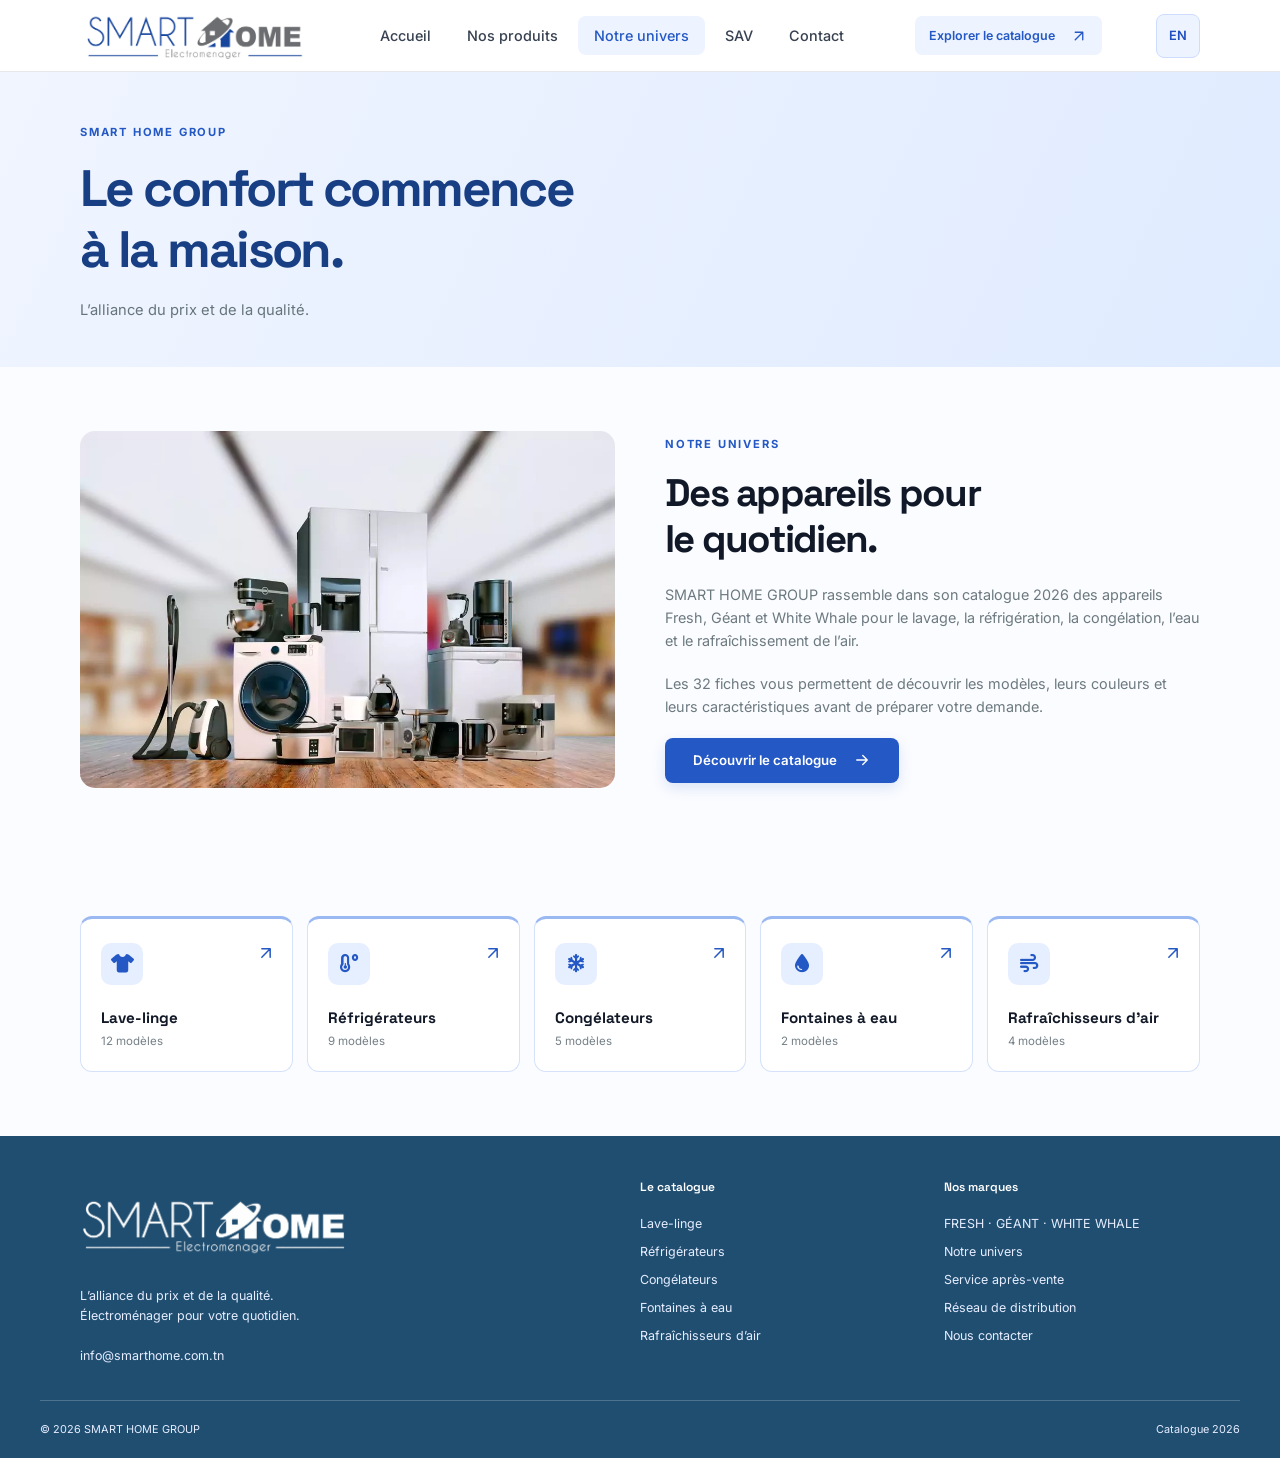
==== commit def2d20a: "Separate White Whale finish references and match two-photo galleries" ====
--- a/about.html
+++ b/about.html
@@ -1 +1 @@
-<!doctype html><html lang="fr" data-theme="light"><head><meta charset="utf-8"><meta name="viewport" content="width=device-width, initial-scale=1"><title>Notre univers | SMART HOME GROUP</title><meta name="description" content="L’univers électroménager de SMART HOME GROUP et les marques Fresh, Géant et White Whale."><link rel="preconnect" href="https://fonts.googleapis.com"><link rel="preconnect" href="https://fonts.gstatic.com" crossorigin><link href="https://fonts.googleapis.com/css2?family=Inter:wght@400;500;600;700&family=Space+Grotesk:wght@500;600;700&display=swap" rel="stylesheet"><link rel="stylesheet" href="https://cdnjs.cloudflare.com/ajax/libs/font-awesome/6.5.1/css/all.min.css"><link rel="stylesheet" href="assets/css/styles.css"><link rel="stylesheet" href="assets/css/catalogue.css?v=catalogue-final-30"></head><body><a class="skip-link" href="#main">Aller au contenu</a><header class="header"><div class="container header__inner"><a class="logo smart-logo" href="index.html" aria-label="SMART HOME GROUP — Accueil"><img class="brand-logo-image" src="assets/img/smart-home-logo.png" alt="SMART HOME Électroménager" width="526" height="133"></a><nav id="main-navigation" class="nav" aria-label="Navigation principale"><a class="nav__link " href="index.html">Accueil</a><a class="nav__link " href="products.html">Nos produits</a><a class="nav__link active" href="about.html">Notre univers</a><a class="nav__link " href="sav.html">SAV</a><a class="nav__link " href="contact.html">Contact</a></nav><a href="products.html" class="header-catalogue">Explorer le catalogue <span aria-hidden="true"><svg class="ui-arrow" xmlns="http://www.w3.org/2000/svg" viewBox="0 0 24 24" width="18" height="18" fill="none" stroke="currentColor" stroke-width="1.8" stroke-linecap="round" stroke-linejoin="round" aria-hidden="true" focusable="false"><path d="M7 17 17 7M7 7h10v10"/></svg></span></a><button type="button" class="language-toggle" id="language-toggle" aria-label="Switch to English" lang="en">EN</button><button class="burger" aria-controls="main-navigation" aria-label="Ouvrir le menu" aria-expanded="false"><span></span><span></span><span></span></button></div></header><main id="main"><section class="catalogue-intro"><div class="container"><p class="eyebrow">SMART HOME GROUP</p><h1>Le confort commence<br>à la maison.</h1><p>L’alliance du prix et de la qualité.</p></div></section><section class="section"><div class="container about-layout"><img src="assets/img/catalogue/maison.webp" alt="Univers électroménager SMART HOME GROUP" width="1000" height="666"><div><p class="eyebrow">NOTRE UNIVERS</p><h2>Des appareils pour<br>le quotidien.</h2><p>SMART HOME GROUP rassemble dans son catalogue 2026 des appareils Fresh, Géant et White Whale pour le lavage, la réfrigération, la congélation, l’eau et le rafraîchissement de l’air.</p><p>Les 30 fiches vous permettent de découvrir les modèles, leurs couleurs et leurs caractéristiques avant de préparer votre demande.</p><a class="btn btn--primary" href="products.html">Découvrir le catalogue <svg class="ui-arrow" xmlns="http://www.w3.org/2000/svg" viewBox="0 0 24 24" width="18" height="18" fill="none" stroke="currentColor" stroke-width="1.8" stroke-linecap="round" stroke-linejoin="round" aria-hidden="true" focusable="false"><path d="M5 12h14m-6-6 6 6-6 6"/></svg></a></div></div></section><section class="section"><div class="container family-grid"><a class="family-card" href="products.html?categorie=lavage"><span class="family-icon"><i class="fas fa-shirt" aria-hidden="true"></i></span><h3>Lave-linge</h3><p>12 modèles</p><span class="family-arrow" aria-hidden="true"><svg class="ui-arrow" xmlns="http://www.w3.org/2000/svg" viewBox="0 0 24 24" width="18" height="18" fill="none" stroke="currentColor" stroke-width="1.8" stroke-linecap="round" stroke-linejoin="round" aria-hidden="true" focusable="false"><path d="M7 17 17 7M7 7h10v10"/></svg></span></a><a class="family-card" href="products.html?categorie=refrigeration"><span class="family-icon"><i class="fas fa-temperature-low" aria-hidden="true"></i></span><h3>Réfrigérateurs</h3><p>7 modèles</p><span class="family-arrow" aria-hidden="true"><svg class="ui-arrow" xmlns="http://www.w3.org/2000/svg" viewBox="0 0 24 24" width="18" height="18" fill="none" stroke="currentColor" stroke-width="1.8" stroke-linecap="round" stroke-linejoin="round" aria-hidden="true" focusable="false"><path d="M7 17 17 7M7 7h10v10"/></svg></span></a><a class="family-card" href="products.html?categorie=congelation"><span class="family-icon"><i class="fas fa-snowflake" aria-hidden="true"></i></span><h3>Congélateurs</h3><p>5 modèles</p><span class="family-arrow" aria-hidden="true"><svg class="ui-arrow" xmlns="http://www.w3.org/2000/svg" viewBox="0 0 24 24" width="18" height="18" fill="none" stroke="currentColor" stroke-width="1.8" stroke-linecap="round" stroke-linejoin="round" aria-hidden="true" focusable="false"><path d="M7 17 17 7M7 7h10v10"/></svg></span></a><a class="family-card" href="products.html?categorie=eau"><span class="family-icon"><i class="fas fa-droplet" aria-hidden="true"></i></span><h3>Fontaines à eau</h3><p>2 modèles</p><span class="family-arrow" aria-hidden="true"><svg class="ui-arrow" xmlns="http://www.w3.org/2000/svg" viewBox="0 0 24 24" width="18" height="18" fill="none" stroke="currentColor" stroke-width="1.8" stroke-linecap="round" stroke-linejoin="round" aria-hidden="true" focusable="false"><path d="M7 17 17 7M7 7h10v10"/></svg></span></a><a class="family-card" href="products.html?categorie=air"><span class="family-icon"><i class="fas fa-wind" aria-hidden="true"></i></span><h3>Rafraîchisseurs d’air</h3><p>4 modèles</p><span class="family-arrow" aria-hidden="true"><svg class="ui-arrow" xmlns="http://www.w3.org/2000/svg" viewBox="0 0 24 24" width="18" height="18" fill="none" stroke="currentColor" stroke-width="1.8" stroke-linecap="round" stroke-linejoin="round" aria-hidden="true" focusable="false"><path d="M7 17 17 7M7 7h10v10"/></svg></span></a></div></section></main><footer class="footer"><div class="container smart-footer"><div><a class="footer__brand footer-logo" href="index.html" aria-label="SMART HOME GROUP — Accueil"><img src="assets/img/smart-home-logo-transparent.png" alt="SMART HOME Électroménager" width="2170" height="725" loading="lazy"></a><p class="footer__desc">L’alliance du prix et de la qualité.<br>Électroménager pour votre quotidien.</p><a href="mailto:info@smarthome.com.tn">info@smarthome.com.tn</a></div><div><h2 class="footer__heading">Le catalogue</h2><a href="products.html?categorie=lavage">Lave-linge</a><a href="products.html?categorie=refrigeration">Réfrigérateurs</a><a href="products.html?categorie=congelation">Congélateurs</a><a href="products.html?categorie=eau">Fontaines à eau</a><a href="products.html?categorie=air">Rafraîchisseurs d’air</a></div><div><h2 class="footer__heading">Nos marques</h2><p>FRESH · GÉANT · WHITE WHALE</p><a href="about.html">Notre univers</a><a href="sav.html">Service après-vente</a><a href="sav.html#reseau-distribution">Réseau de distribution</a><a href="contact.html">Nous contacter</a></div></div><div class="container footer__bottom"><span>© <span data-year></span> SMART HOME GROUP</span><span>Catalogue 2026</span></div></footer><dialog id="product-dialog" aria-labelledby="detail-title"><button class="dialog-close" aria-label="Fermer la fiche">✕</button><div class="detail-layout"><div class="detail-visual"><img id="detail-image" alt=""></div><div class="detail-content"><p id="detail-brand" class="eyebrow"></p><h2 id="detail-title"></h2><p id="detail-type"></p><div id="detail-tags" class="detail-tags"></div><h3>Description & caractéristiques</h3><p id="detail-description"></p><p id="detail-note" class="detail-note" hidden></p><a id="detail-contact" class="btn btn--primary" href="contact.html">Contacter notre équipe</a><p class="price-note">Prix et disponibilité sur demande.</p></div></div></dialog><script src="assets/js/products-data.js?v=5742192aa864"></script><script src="assets/js/main.js"></script><script src="assets/js/catalogue.js?v=catalogue-final-30"></script><script src="assets/js/i18n-data.js?v=5742192aa864"></script><script src="assets/js/i18n.js?v=1"></script></body></html>+<!doctype html><html lang="fr" data-theme="light"><head><meta charset="utf-8"><meta name="viewport" content="width=device-width, initial-scale=1"><title>Notre univers | SMART HOME GROUP</title><meta name="description" content="L’univers électroménager de SMART HOME GROUP et les marques Fresh, Géant et White Whale."><link rel="preconnect" href="https://fonts.googleapis.com"><link rel="preconnect" href="https://fonts.gstatic.com" crossorigin><link href="https://fonts.googleapis.com/css2?family=Inter:wght@400;500;600;700&family=Space+Grotesk:wght@500;600;700&display=swap" rel="stylesheet"><link rel="stylesheet" href="https://cdnjs.cloudflare.com/ajax/libs/font-awesome/6.5.1/css/all.min.css"><link rel="stylesheet" href="assets/css/styles.css"><link rel="stylesheet" href="assets/css/catalogue.css?v=catalogue-final-30"></head><body><a class="skip-link" href="#main">Aller au contenu</a><header class="header"><div class="container header__inner"><a class="logo smart-logo" href="index.html" aria-label="SMART HOME GROUP — Accueil"><img class="brand-logo-image" src="assets/img/smart-home-logo.png" alt="SMART HOME Électroménager" width="526" height="133"></a><nav id="main-navigation" class="nav" aria-label="Navigation principale"><a class="nav__link " href="index.html">Accueil</a><a class="nav__link " href="products.html">Nos produits</a><a class="nav__link active" href="about.html">Notre univers</a><a class="nav__link " href="sav.html">SAV</a><a class="nav__link " href="contact.html">Contact</a></nav><a href="products.html" class="header-catalogue">Explorer le catalogue <span aria-hidden="true"><svg class="ui-arrow" xmlns="http://www.w3.org/2000/svg" viewBox="0 0 24 24" width="18" height="18" fill="none" stroke="currentColor" stroke-width="1.8" stroke-linecap="round" stroke-linejoin="round" aria-hidden="true" focusable="false"><path d="M7 17 17 7M7 7h10v10"/></svg></span></a><button type="button" class="language-toggle" id="language-toggle" aria-label="Switch to English" lang="en">EN</button><button class="burger" aria-controls="main-navigation" aria-label="Ouvrir le menu" aria-expanded="false"><span></span><span></span><span></span></button></div></header><main id="main"><section class="catalogue-intro"><div class="container"><p class="eyebrow">SMART HOME GROUP</p><h1>Le confort commence<br>à la maison.</h1><p>L’alliance du prix et de la qualité.</p></div></section><section class="section"><div class="container about-layout"><img src="assets/img/catalogue/maison.webp" alt="Univers électroménager SMART HOME GROUP" width="1000" height="666"><div><p class="eyebrow">NOTRE UNIVERS</p><h2>Des appareils pour<br>le quotidien.</h2><p>SMART HOME GROUP rassemble dans son catalogue 2026 des appareils Fresh, Géant et White Whale pour le lavage, la réfrigération, la congélation, l’eau et le rafraîchissement de l’air.</p><p>Les 32 fiches vous permettent de découvrir les modèles, leurs couleurs et leurs caractéristiques avant de préparer votre demande.</p><a class="btn btn--primary" href="products.html">Découvrir le catalogue <svg class="ui-arrow" xmlns="http://www.w3.org/2000/svg" viewBox="0 0 24 24" width="18" height="18" fill="none" stroke="currentColor" stroke-width="1.8" stroke-linecap="round" stroke-linejoin="round" aria-hidden="true" focusable="false"><path d="M5 12h14m-6-6 6 6-6 6"/></svg></a></div></div></section><section class="section"><div class="container family-grid"><a class="family-card" href="products.html?categorie=lavage"><span class="family-icon"><i class="fas fa-shirt" aria-hidden="true"></i></span><h3>Lave-linge</h3><p>12 modèles</p><span class="family-arrow" aria-hidden="true"><svg class="ui-arrow" xmlns="http://www.w3.org/2000/svg" viewBox="0 0 24 24" width="18" height="18" fill="none" stroke="currentColor" stroke-width="1.8" stroke-linecap="round" stroke-linejoin="round" aria-hidden="true" focusable="false"><path d="M7 17 17 7M7 7h10v10"/></svg></span></a><a class="family-card" href="products.html?categorie=refrigeration"><span class="family-icon"><i class="fas fa-temperature-low" aria-hidden="true"></i></span><h3>Réfrigérateurs</h3><p>9 modèles</p><span class="family-arrow" aria-hidden="true"><svg class="ui-arrow" xmlns="http://www.w3.org/2000/svg" viewBox="0 0 24 24" width="18" height="18" fill="none" stroke="currentColor" stroke-width="1.8" stroke-linecap="round" stroke-linejoin="round" aria-hidden="true" focusable="false"><path d="M7 17 17 7M7 7h10v10"/></svg></span></a><a class="family-card" href="products.html?categorie=congelation"><span class="family-icon"><i class="fas fa-snowflake" aria-hidden="true"></i></span><h3>Congélateurs</h3><p>5 modèles</p><span class="family-arrow" aria-hidden="true"><svg class="ui-arrow" xmlns="http://www.w3.org/2000/svg" viewBox="0 0 24 24" width="18" height="18" fill="none" stroke="currentColor" stroke-width="1.8" stroke-linecap="round" stroke-linejoin="round" aria-hidden="true" focusable="false"><path d="M7 17 17 7M7 7h10v10"/></svg></span></a><a class="family-card" href="products.html?categorie=eau"><span class="family-icon"><i class="fas fa-droplet" aria-hidden="true"></i></span><h3>Fontaines à eau</h3><p>2 modèles</p><span class="family-arrow" aria-hidden="true"><svg class="ui-arrow" xmlns="http://www.w3.org/2000/svg" viewBox="0 0 24 24" width="18" height="18" fill="none" stroke="currentColor" stroke-width="1.8" stroke-linecap="round" stroke-linejoin="round" aria-hidden="true" focusable="false"><path d="M7 17 17 7M7 7h10v10"/></svg></span></a><a class="family-card" href="products.html?categorie=air"><span class="family-icon"><i class="fas fa-wind" aria-hidden="true"></i></span><h3>Rafraîchisseurs d’air</h3><p>4 modèles</p><span class="family-arrow" aria-hidden="true"><svg class="ui-arrow" xmlns="http://www.w3.org/2000/svg" viewBox="0 0 24 24" width="18" height="18" fill="none" stroke="currentColor" stroke-width="1.8" stroke-linecap="round" stroke-linejoin="round" aria-hidden="true" focusable="false"><path d="M7 17 17 7M7 7h10v10"/></svg></span></a></div></section></main><footer class="footer"><div class="container smart-footer"><div><a class="footer__brand footer-logo" href="index.html" aria-label="SMART HOME GROUP — Accueil"><img src="assets/img/smart-home-logo-transparent.png" alt="SMART HOME Électroménager" width="2170" height="725" loading="lazy"></a><p class="footer__desc">L’alliance du prix et de la qualité.<br>Électroménager pour votre quotidien.</p><a href="mailto:info@smarthome.com.tn">info@smarthome.com.tn</a></div><div><h2 class="footer__heading">Le catalogue</h2><a href="products.html?categorie=lavage">Lave-linge</a><a href="products.html?categorie=refrigeration">Réfrigérateurs</a><a href="products.html?categorie=congelation">Congélateurs</a><a href="products.html?categorie=eau">Fontaines à eau</a><a href="products.html?categorie=air">Rafraîchisseurs d’air</a></div><div><h2 class="footer__heading">Nos marques</h2><p>FRESH · GÉANT · WHITE WHALE</p><a href="about.html">Notre univers</a><a href="sav.html">Service après-vente</a><a href="sav.html#reseau-distribution">Réseau de distribution</a><a href="contact.html">Nous contacter</a></div></div><div class="container footer__bottom"><span>© <span data-year></span> SMART HOME GROUP</span><span>Catalogue 2026</span></div></footer><dialog id="product-dialog" aria-labelledby="detail-title"><button class="dialog-close" aria-label="Fermer la fiche">✕</button><div class="detail-layout"><div class="detail-visual"><img id="detail-image" alt=""></div><div class="detail-content"><p id="detail-brand" class="eyebrow"></p><h2 id="detail-title"></h2><p id="detail-type"></p><div id="detail-tags" class="detail-tags"></div><h3>Description & caractéristiques</h3><p id="detail-description"></p><p id="detail-note" class="detail-note" hidden></p><a id="detail-contact" class="btn btn--primary" href="contact.html">Contacter notre équipe</a><p class="price-note">Prix et disponibilité sur demande.</p></div></div></dialog><script src="assets/js/products-data.js?v=4892f1367b27"></script><script src="assets/js/main.js"></script><script src="assets/js/catalogue.js?v=catalogue-final-30"></script><script src="assets/js/i18n-data.js?v=4892f1367b27"></script><script src="assets/js/i18n.js?v=1"></script></body></html>
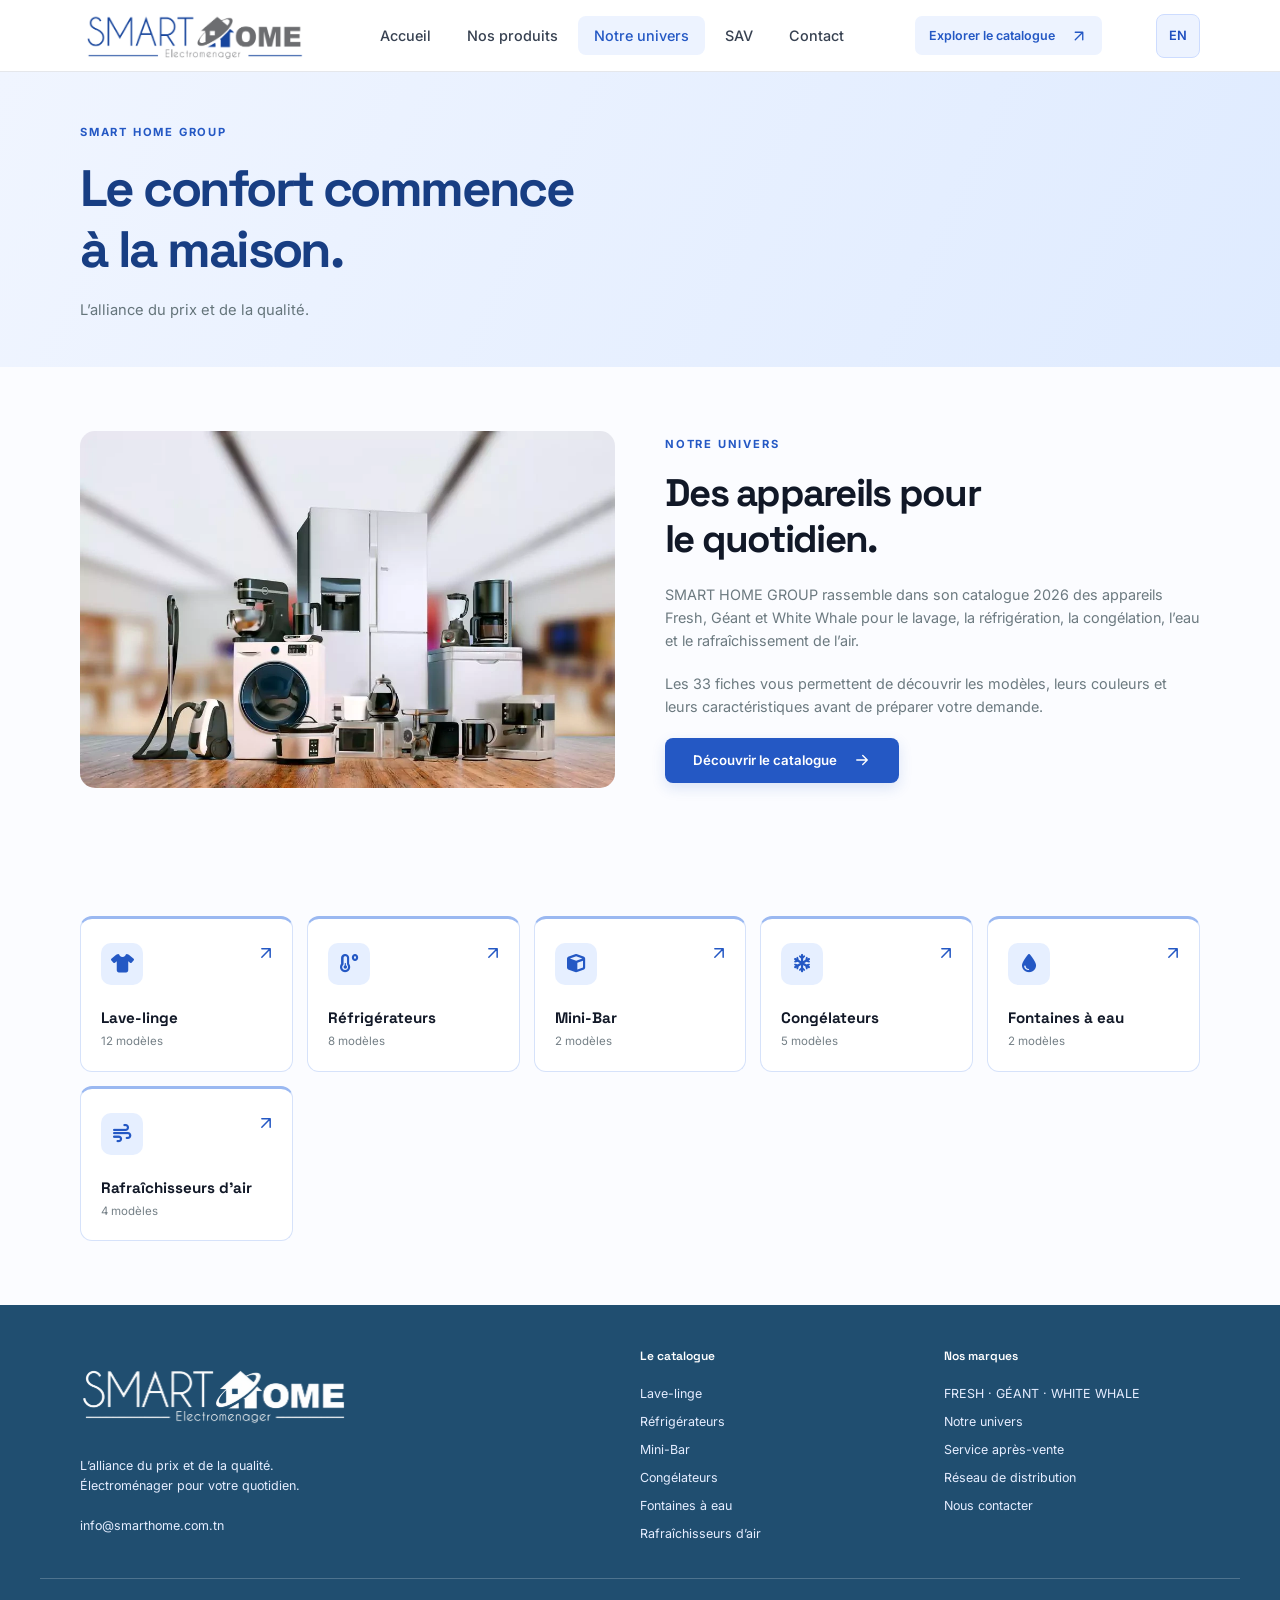
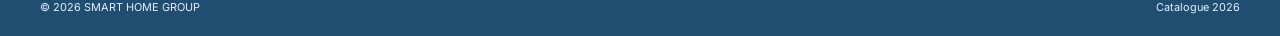
==== commit b22e6888: "Add Mini-Bar category and black WR-140 B alongside silver model" ====
--- a/about.html
+++ b/about.html
@@ -1 +1 @@
-<!doctype html><html lang="fr" data-theme="light"><head><meta charset="utf-8"><meta name="viewport" content="width=device-width, initial-scale=1"><title>Notre univers | SMART HOME GROUP</title><meta name="description" content="L’univers électroménager de SMART HOME GROUP et les marques Fresh, Géant et White Whale."><link rel="preconnect" href="https://fonts.googleapis.com"><link rel="preconnect" href="https://fonts.gstatic.com" crossorigin><link href="https://fonts.googleapis.com/css2?family=Inter:wght@400;500;600;700&family=Space+Grotesk:wght@500;600;700&display=swap" rel="stylesheet"><link rel="stylesheet" href="https://cdnjs.cloudflare.com/ajax/libs/font-awesome/6.5.1/css/all.min.css"><link rel="stylesheet" href="assets/css/styles.css"><link rel="stylesheet" href="assets/css/catalogue.css?v=catalogue-final-30"></head><body><a class="skip-link" href="#main">Aller au contenu</a><header class="header"><div class="container header__inner"><a class="logo smart-logo" href="index.html" aria-label="SMART HOME GROUP — Accueil"><img class="brand-logo-image" src="assets/img/smart-home-logo.png" alt="SMART HOME Électroménager" width="526" height="133"></a><nav id="main-navigation" class="nav" aria-label="Navigation principale"><a class="nav__link " href="index.html">Accueil</a><a class="nav__link " href="products.html">Nos produits</a><a class="nav__link active" href="about.html">Notre univers</a><a class="nav__link " href="sav.html">SAV</a><a class="nav__link " href="contact.html">Contact</a></nav><a href="products.html" class="header-catalogue">Explorer le catalogue <span aria-hidden="true"><svg class="ui-arrow" xmlns="http://www.w3.org/2000/svg" viewBox="0 0 24 24" width="18" height="18" fill="none" stroke="currentColor" stroke-width="1.8" stroke-linecap="round" stroke-linejoin="round" aria-hidden="true" focusable="false"><path d="M7 17 17 7M7 7h10v10"/></svg></span></a><button type="button" class="language-toggle" id="language-toggle" aria-label="Switch to English" lang="en">EN</button><button class="burger" aria-controls="main-navigation" aria-label="Ouvrir le menu" aria-expanded="false"><span></span><span></span><span></span></button></div></header><main id="main"><section class="catalogue-intro"><div class="container"><p class="eyebrow">SMART HOME GROUP</p><h1>Le confort commence<br>à la maison.</h1><p>L’alliance du prix et de la qualité.</p></div></section><section class="section"><div class="container about-layout"><img src="assets/img/catalogue/maison.webp" alt="Univers électroménager SMART HOME GROUP" width="1000" height="666"><div><p class="eyebrow">NOTRE UNIVERS</p><h2>Des appareils pour<br>le quotidien.</h2><p>SMART HOME GROUP rassemble dans son catalogue 2026 des appareils Fresh, Géant et White Whale pour le lavage, la réfrigération, la congélation, l’eau et le rafraîchissement de l’air.</p><p>Les 32 fiches vous permettent de découvrir les modèles, leurs couleurs et leurs caractéristiques avant de préparer votre demande.</p><a class="btn btn--primary" href="products.html">Découvrir le catalogue <svg class="ui-arrow" xmlns="http://www.w3.org/2000/svg" viewBox="0 0 24 24" width="18" height="18" fill="none" stroke="currentColor" stroke-width="1.8" stroke-linecap="round" stroke-linejoin="round" aria-hidden="true" focusable="false"><path d="M5 12h14m-6-6 6 6-6 6"/></svg></a></div></div></section><section class="section"><div class="container family-grid"><a class="family-card" href="products.html?categorie=lavage"><span class="family-icon"><i class="fas fa-shirt" aria-hidden="true"></i></span><h3>Lave-linge</h3><p>12 modèles</p><span class="family-arrow" aria-hidden="true"><svg class="ui-arrow" xmlns="http://www.w3.org/2000/svg" viewBox="0 0 24 24" width="18" height="18" fill="none" stroke="currentColor" stroke-width="1.8" stroke-linecap="round" stroke-linejoin="round" aria-hidden="true" focusable="false"><path d="M7 17 17 7M7 7h10v10"/></svg></span></a><a class="family-card" href="products.html?categorie=refrigeration"><span class="family-icon"><i class="fas fa-temperature-low" aria-hidden="true"></i></span><h3>Réfrigérateurs</h3><p>9 modèles</p><span class="family-arrow" aria-hidden="true"><svg class="ui-arrow" xmlns="http://www.w3.org/2000/svg" viewBox="0 0 24 24" width="18" height="18" fill="none" stroke="currentColor" stroke-width="1.8" stroke-linecap="round" stroke-linejoin="round" aria-hidden="true" focusable="false"><path d="M7 17 17 7M7 7h10v10"/></svg></span></a><a class="family-card" href="products.html?categorie=congelation"><span class="family-icon"><i class="fas fa-snowflake" aria-hidden="true"></i></span><h3>Congélateurs</h3><p>5 modèles</p><span class="family-arrow" aria-hidden="true"><svg class="ui-arrow" xmlns="http://www.w3.org/2000/svg" viewBox="0 0 24 24" width="18" height="18" fill="none" stroke="currentColor" stroke-width="1.8" stroke-linecap="round" stroke-linejoin="round" aria-hidden="true" focusable="false"><path d="M7 17 17 7M7 7h10v10"/></svg></span></a><a class="family-card" href="products.html?categorie=eau"><span class="family-icon"><i class="fas fa-droplet" aria-hidden="true"></i></span><h3>Fontaines à eau</h3><p>2 modèles</p><span class="family-arrow" aria-hidden="true"><svg class="ui-arrow" xmlns="http://www.w3.org/2000/svg" viewBox="0 0 24 24" width="18" height="18" fill="none" stroke="currentColor" stroke-width="1.8" stroke-linecap="round" stroke-linejoin="round" aria-hidden="true" focusable="false"><path d="M7 17 17 7M7 7h10v10"/></svg></span></a><a class="family-card" href="products.html?categorie=air"><span class="family-icon"><i class="fas fa-wind" aria-hidden="true"></i></span><h3>Rafraîchisseurs d’air</h3><p>4 modèles</p><span class="family-arrow" aria-hidden="true"><svg class="ui-arrow" xmlns="http://www.w3.org/2000/svg" viewBox="0 0 24 24" width="18" height="18" fill="none" stroke="currentColor" stroke-width="1.8" stroke-linecap="round" stroke-linejoin="round" aria-hidden="true" focusable="false"><path d="M7 17 17 7M7 7h10v10"/></svg></span></a></div></section></main><footer class="footer"><div class="container smart-footer"><div><a class="footer__brand footer-logo" href="index.html" aria-label="SMART HOME GROUP — Accueil"><img src="assets/img/smart-home-logo-transparent.png" alt="SMART HOME Électroménager" width="2170" height="725" loading="lazy"></a><p class="footer__desc">L’alliance du prix et de la qualité.<br>Électroménager pour votre quotidien.</p><a href="mailto:info@smarthome.com.tn">info@smarthome.com.tn</a></div><div><h2 class="footer__heading">Le catalogue</h2><a href="products.html?categorie=lavage">Lave-linge</a><a href="products.html?categorie=refrigeration">Réfrigérateurs</a><a href="products.html?categorie=congelation">Congélateurs</a><a href="products.html?categorie=eau">Fontaines à eau</a><a href="products.html?categorie=air">Rafraîchisseurs d’air</a></div><div><h2 class="footer__heading">Nos marques</h2><p>FRESH · GÉANT · WHITE WHALE</p><a href="about.html">Notre univers</a><a href="sav.html">Service après-vente</a><a href="sav.html#reseau-distribution">Réseau de distribution</a><a href="contact.html">Nous contacter</a></div></div><div class="container footer__bottom"><span>© <span data-year></span> SMART HOME GROUP</span><span>Catalogue 2026</span></div></footer><dialog id="product-dialog" aria-labelledby="detail-title"><button class="dialog-close" aria-label="Fermer la fiche">✕</button><div class="detail-layout"><div class="detail-visual"><img id="detail-image" alt=""></div><div class="detail-content"><p id="detail-brand" class="eyebrow"></p><h2 id="detail-title"></h2><p id="detail-type"></p><div id="detail-tags" class="detail-tags"></div><h3>Description & caractéristiques</h3><p id="detail-description"></p><p id="detail-note" class="detail-note" hidden></p><a id="detail-contact" class="btn btn--primary" href="contact.html">Contacter notre équipe</a><p class="price-note">Prix et disponibilité sur demande.</p></div></div></dialog><script src="assets/js/products-data.js?v=4892f1367b27"></script><script src="assets/js/main.js"></script><script src="assets/js/catalogue.js?v=catalogue-final-30"></script><script src="assets/js/i18n-data.js?v=4892f1367b27"></script><script src="assets/js/i18n.js?v=1"></script></body></html>+<!doctype html><html lang="fr" data-theme="light"><head><meta charset="utf-8"><meta name="viewport" content="width=device-width, initial-scale=1"><title>Notre univers | SMART HOME GROUP</title><meta name="description" content="L’univers électroménager de SMART HOME GROUP et les marques Fresh, Géant et White Whale."><link rel="preconnect" href="https://fonts.googleapis.com"><link rel="preconnect" href="https://fonts.gstatic.com" crossorigin><link href="https://fonts.googleapis.com/css2?family=Inter:wght@400;500;600;700&family=Space+Grotesk:wght@500;600;700&display=swap" rel="stylesheet"><link rel="stylesheet" href="https://cdnjs.cloudflare.com/ajax/libs/font-awesome/6.5.1/css/all.min.css"><link rel="stylesheet" href="assets/css/styles.css"><link rel="stylesheet" href="assets/css/catalogue.css?v=catalogue-final-30"></head><body><a class="skip-link" href="#main">Aller au contenu</a><header class="header"><div class="container header__inner"><a class="logo smart-logo" href="index.html" aria-label="SMART HOME GROUP — Accueil"><img class="brand-logo-image" src="assets/img/smart-home-logo.png" alt="SMART HOME Électroménager" width="526" height="133"></a><nav id="main-navigation" class="nav" aria-label="Navigation principale"><a class="nav__link " href="index.html">Accueil</a><a class="nav__link " href="products.html">Nos produits</a><a class="nav__link active" href="about.html">Notre univers</a><a class="nav__link " href="sav.html">SAV</a><a class="nav__link " href="contact.html">Contact</a></nav><a href="products.html" class="header-catalogue">Explorer le catalogue <span aria-hidden="true"><svg class="ui-arrow" xmlns="http://www.w3.org/2000/svg" viewBox="0 0 24 24" width="18" height="18" fill="none" stroke="currentColor" stroke-width="1.8" stroke-linecap="round" stroke-linejoin="round" aria-hidden="true" focusable="false"><path d="M7 17 17 7M7 7h10v10"/></svg></span></a><button type="button" class="language-toggle" id="language-toggle" aria-label="Switch to English" lang="en">EN</button><button class="burger" aria-controls="main-navigation" aria-label="Ouvrir le menu" aria-expanded="false"><span></span><span></span><span></span></button></div></header><main id="main"><section class="catalogue-intro"><div class="container"><p class="eyebrow">SMART HOME GROUP</p><h1>Le confort commence<br>à la maison.</h1><p>L’alliance du prix et de la qualité.</p></div></section><section class="section"><div class="container about-layout"><img src="assets/img/catalogue/maison.webp" alt="Univers électroménager SMART HOME GROUP" width="1000" height="666"><div><p class="eyebrow">NOTRE UNIVERS</p><h2>Des appareils pour<br>le quotidien.</h2><p>SMART HOME GROUP rassemble dans son catalogue 2026 des appareils Fresh, Géant et White Whale pour le lavage, la réfrigération, la congélation, l’eau et le rafraîchissement de l’air.</p><p>Les 33 fiches vous permettent de découvrir les modèles, leurs couleurs et leurs caractéristiques avant de préparer votre demande.</p><a class="btn btn--primary" href="products.html">Découvrir le catalogue <svg class="ui-arrow" xmlns="http://www.w3.org/2000/svg" viewBox="0 0 24 24" width="18" height="18" fill="none" stroke="currentColor" stroke-width="1.8" stroke-linecap="round" stroke-linejoin="round" aria-hidden="true" focusable="false"><path d="M5 12h14m-6-6 6 6-6 6"/></svg></a></div></div></section><section class="section"><div class="container family-grid"><a class="family-card" href="products.html?categorie=lavage"><span class="family-icon"><i class="fas fa-shirt" aria-hidden="true"></i></span><h3>Lave-linge</h3><p>12 modèles</p><span class="family-arrow" aria-hidden="true"><svg class="ui-arrow" xmlns="http://www.w3.org/2000/svg" viewBox="0 0 24 24" width="18" height="18" fill="none" stroke="currentColor" stroke-width="1.8" stroke-linecap="round" stroke-linejoin="round" aria-hidden="true" focusable="false"><path d="M7 17 17 7M7 7h10v10"/></svg></span></a><a class="family-card" href="products.html?categorie=refrigeration"><span class="family-icon"><i class="fas fa-temperature-low" aria-hidden="true"></i></span><h3>Réfrigérateurs</h3><p>8 modèles</p><span class="family-arrow" aria-hidden="true"><svg class="ui-arrow" xmlns="http://www.w3.org/2000/svg" viewBox="0 0 24 24" width="18" height="18" fill="none" stroke="currentColor" stroke-width="1.8" stroke-linecap="round" stroke-linejoin="round" aria-hidden="true" focusable="false"><path d="M7 17 17 7M7 7h10v10"/></svg></span></a><a class="family-card" href="products.html?categorie=mini-bar"><span class="family-icon"><i class="fas fa-cube" aria-hidden="true"></i></span><h3>Mini-Bar</h3><p>2 modèles</p><span class="family-arrow" aria-hidden="true"><svg class="ui-arrow" xmlns="http://www.w3.org/2000/svg" viewBox="0 0 24 24" width="18" height="18" fill="none" stroke="currentColor" stroke-width="1.8" stroke-linecap="round" stroke-linejoin="round" aria-hidden="true" focusable="false"><path d="M7 17 17 7M7 7h10v10"/></svg></span></a><a class="family-card" href="products.html?categorie=congelation"><span class="family-icon"><i class="fas fa-snowflake" aria-hidden="true"></i></span><h3>Congélateurs</h3><p>5 modèles</p><span class="family-arrow" aria-hidden="true"><svg class="ui-arrow" xmlns="http://www.w3.org/2000/svg" viewBox="0 0 24 24" width="18" height="18" fill="none" stroke="currentColor" stroke-width="1.8" stroke-linecap="round" stroke-linejoin="round" aria-hidden="true" focusable="false"><path d="M7 17 17 7M7 7h10v10"/></svg></span></a><a class="family-card" href="products.html?categorie=eau"><span class="family-icon"><i class="fas fa-droplet" aria-hidden="true"></i></span><h3>Fontaines à eau</h3><p>2 modèles</p><span class="family-arrow" aria-hidden="true"><svg class="ui-arrow" xmlns="http://www.w3.org/2000/svg" viewBox="0 0 24 24" width="18" height="18" fill="none" stroke="currentColor" stroke-width="1.8" stroke-linecap="round" stroke-linejoin="round" aria-hidden="true" focusable="false"><path d="M7 17 17 7M7 7h10v10"/></svg></span></a><a class="family-card" href="products.html?categorie=air"><span class="family-icon"><i class="fas fa-wind" aria-hidden="true"></i></span><h3>Rafraîchisseurs d’air</h3><p>4 modèles</p><span class="family-arrow" aria-hidden="true"><svg class="ui-arrow" xmlns="http://www.w3.org/2000/svg" viewBox="0 0 24 24" width="18" height="18" fill="none" stroke="currentColor" stroke-width="1.8" stroke-linecap="round" stroke-linejoin="round" aria-hidden="true" focusable="false"><path d="M7 17 17 7M7 7h10v10"/></svg></span></a></div></section></main><footer class="footer"><div class="container smart-footer"><div><a class="footer__brand footer-logo" href="index.html" aria-label="SMART HOME GROUP — Accueil"><img src="assets/img/smart-home-logo-transparent.png" alt="SMART HOME Électroménager" width="2170" height="725" loading="lazy"></a><p class="footer__desc">L’alliance du prix et de la qualité.<br>Électroménager pour votre quotidien.</p><a href="mailto:info@smarthome.com.tn">info@smarthome.com.tn</a></div><div><h2 class="footer__heading">Le catalogue</h2><a href="products.html?categorie=lavage">Lave-linge</a><a href="products.html?categorie=refrigeration">Réfrigérateurs</a><a href="products.html?categorie=mini-bar">Mini-Bar</a><a href="products.html?categorie=congelation">Congélateurs</a><a href="products.html?categorie=eau">Fontaines à eau</a><a href="products.html?categorie=air">Rafraîchisseurs d’air</a></div><div><h2 class="footer__heading">Nos marques</h2><p>FRESH · GÉANT · WHITE WHALE</p><a href="about.html">Notre univers</a><a href="sav.html">Service après-vente</a><a href="sav.html#reseau-distribution">Réseau de distribution</a><a href="contact.html">Nous contacter</a></div></div><div class="container footer__bottom"><span>© <span data-year></span> SMART HOME GROUP</span><span>Catalogue 2026</span></div></footer><dialog id="product-dialog" aria-labelledby="detail-title"><button class="dialog-close" aria-label="Fermer la fiche">✕</button><div class="detail-layout"><div class="detail-visual"><img id="detail-image" alt=""></div><div class="detail-content"><p id="detail-brand" class="eyebrow"></p><h2 id="detail-title"></h2><p id="detail-type"></p><div id="detail-tags" class="detail-tags"></div><h3>Description & caractéristiques</h3><p id="detail-description"></p><p id="detail-note" class="detail-note" hidden></p><a id="detail-contact" class="btn btn--primary" href="contact.html">Contacter notre équipe</a><p class="price-note">Prix et disponibilité sur demande.</p></div></div></dialog><script src="assets/js/products-data.js?v=af1ff08aa82b"></script><script src="assets/js/main.js"></script><script src="assets/js/catalogue.js?v=catalogue-final-30"></script><script src="assets/js/i18n-data.js?v=af1ff08aa82b"></script><script src="assets/js/i18n.js?v=1"></script></body></html>
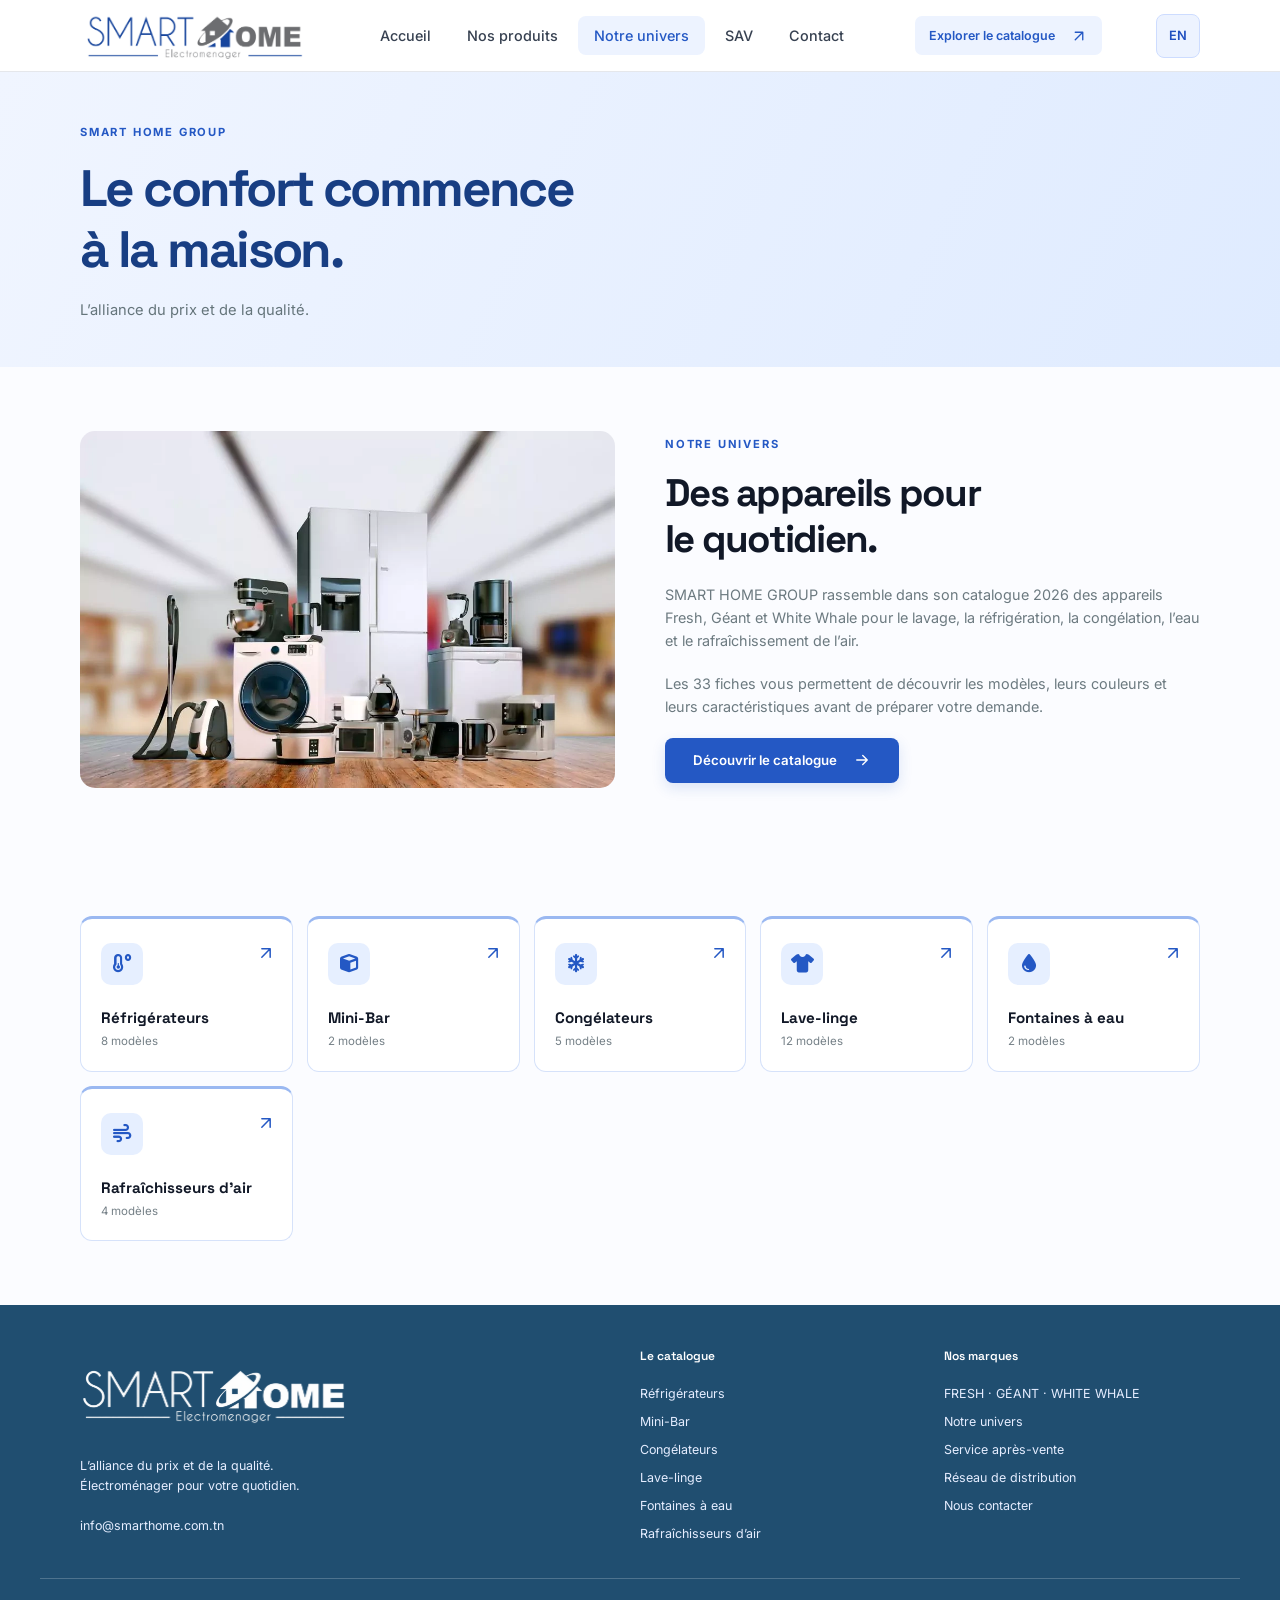
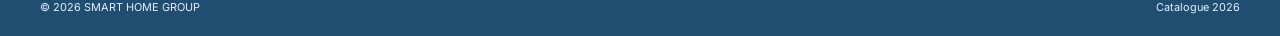
==== commit d3ae1725: "Reorder catalogue categories with refrigeration first" ====
--- a/about.html
+++ b/about.html
@@ -1 +1 @@
-<!doctype html><html lang="fr" data-theme="light"><head><meta charset="utf-8"><meta name="viewport" content="width=device-width, initial-scale=1"><title>Notre univers | SMART HOME GROUP</title><meta name="description" content="L’univers électroménager de SMART HOME GROUP et les marques Fresh, Géant et White Whale."><link rel="preconnect" href="https://fonts.googleapis.com"><link rel="preconnect" href="https://fonts.gstatic.com" crossorigin><link href="https://fonts.googleapis.com/css2?family=Inter:wght@400;500;600;700&family=Space+Grotesk:wght@500;600;700&display=swap" rel="stylesheet"><link rel="stylesheet" href="https://cdnjs.cloudflare.com/ajax/libs/font-awesome/6.5.1/css/all.min.css"><link rel="stylesheet" href="assets/css/styles.css"><link rel="stylesheet" href="assets/css/catalogue.css?v=catalogue-final-30"></head><body><a class="skip-link" href="#main">Aller au contenu</a><header class="header"><div class="container header__inner"><a class="logo smart-logo" href="index.html" aria-label="SMART HOME GROUP — Accueil"><img class="brand-logo-image" src="assets/img/smart-home-logo.png" alt="SMART HOME Électroménager" width="526" height="133"></a><nav id="main-navigation" class="nav" aria-label="Navigation principale"><a class="nav__link " href="index.html">Accueil</a><a class="nav__link " href="products.html">Nos produits</a><a class="nav__link active" href="about.html">Notre univers</a><a class="nav__link " href="sav.html">SAV</a><a class="nav__link " href="contact.html">Contact</a></nav><a href="products.html" class="header-catalogue">Explorer le catalogue <span aria-hidden="true"><svg class="ui-arrow" xmlns="http://www.w3.org/2000/svg" viewBox="0 0 24 24" width="18" height="18" fill="none" stroke="currentColor" stroke-width="1.8" stroke-linecap="round" stroke-linejoin="round" aria-hidden="true" focusable="false"><path d="M7 17 17 7M7 7h10v10"/></svg></span></a><button type="button" class="language-toggle" id="language-toggle" aria-label="Switch to English" lang="en">EN</button><button class="burger" aria-controls="main-navigation" aria-label="Ouvrir le menu" aria-expanded="false"><span></span><span></span><span></span></button></div></header><main id="main"><section class="catalogue-intro"><div class="container"><p class="eyebrow">SMART HOME GROUP</p><h1>Le confort commence<br>à la maison.</h1><p>L’alliance du prix et de la qualité.</p></div></section><section class="section"><div class="container about-layout"><img src="assets/img/catalogue/maison.webp" alt="Univers électroménager SMART HOME GROUP" width="1000" height="666"><div><p class="eyebrow">NOTRE UNIVERS</p><h2>Des appareils pour<br>le quotidien.</h2><p>SMART HOME GROUP rassemble dans son catalogue 2026 des appareils Fresh, Géant et White Whale pour le lavage, la réfrigération, la congélation, l’eau et le rafraîchissement de l’air.</p><p>Les 33 fiches vous permettent de découvrir les modèles, leurs couleurs et leurs caractéristiques avant de préparer votre demande.</p><a class="btn btn--primary" href="products.html">Découvrir le catalogue <svg class="ui-arrow" xmlns="http://www.w3.org/2000/svg" viewBox="0 0 24 24" width="18" height="18" fill="none" stroke="currentColor" stroke-width="1.8" stroke-linecap="round" stroke-linejoin="round" aria-hidden="true" focusable="false"><path d="M5 12h14m-6-6 6 6-6 6"/></svg></a></div></div></section><section class="section"><div class="container family-grid"><a class="family-card" href="products.html?categorie=lavage"><span class="family-icon"><i class="fas fa-shirt" aria-hidden="true"></i></span><h3>Lave-linge</h3><p>12 modèles</p><span class="family-arrow" aria-hidden="true"><svg class="ui-arrow" xmlns="http://www.w3.org/2000/svg" viewBox="0 0 24 24" width="18" height="18" fill="none" stroke="currentColor" stroke-width="1.8" stroke-linecap="round" stroke-linejoin="round" aria-hidden="true" focusable="false"><path d="M7 17 17 7M7 7h10v10"/></svg></span></a><a class="family-card" href="products.html?categorie=refrigeration"><span class="family-icon"><i class="fas fa-temperature-low" aria-hidden="true"></i></span><h3>Réfrigérateurs</h3><p>8 modèles</p><span class="family-arrow" aria-hidden="true"><svg class="ui-arrow" xmlns="http://www.w3.org/2000/svg" viewBox="0 0 24 24" width="18" height="18" fill="none" stroke="currentColor" stroke-width="1.8" stroke-linecap="round" stroke-linejoin="round" aria-hidden="true" focusable="false"><path d="M7 17 17 7M7 7h10v10"/></svg></span></a><a class="family-card" href="products.html?categorie=mini-bar"><span class="family-icon"><i class="fas fa-cube" aria-hidden="true"></i></span><h3>Mini-Bar</h3><p>2 modèles</p><span class="family-arrow" aria-hidden="true"><svg class="ui-arrow" xmlns="http://www.w3.org/2000/svg" viewBox="0 0 24 24" width="18" height="18" fill="none" stroke="currentColor" stroke-width="1.8" stroke-linecap="round" stroke-linejoin="round" aria-hidden="true" focusable="false"><path d="M7 17 17 7M7 7h10v10"/></svg></span></a><a class="family-card" href="products.html?categorie=congelation"><span class="family-icon"><i class="fas fa-snowflake" aria-hidden="true"></i></span><h3>Congélateurs</h3><p>5 modèles</p><span class="family-arrow" aria-hidden="true"><svg class="ui-arrow" xmlns="http://www.w3.org/2000/svg" viewBox="0 0 24 24" width="18" height="18" fill="none" stroke="currentColor" stroke-width="1.8" stroke-linecap="round" stroke-linejoin="round" aria-hidden="true" focusable="false"><path d="M7 17 17 7M7 7h10v10"/></svg></span></a><a class="family-card" href="products.html?categorie=eau"><span class="family-icon"><i class="fas fa-droplet" aria-hidden="true"></i></span><h3>Fontaines à eau</h3><p>2 modèles</p><span class="family-arrow" aria-hidden="true"><svg class="ui-arrow" xmlns="http://www.w3.org/2000/svg" viewBox="0 0 24 24" width="18" height="18" fill="none" stroke="currentColor" stroke-width="1.8" stroke-linecap="round" stroke-linejoin="round" aria-hidden="true" focusable="false"><path d="M7 17 17 7M7 7h10v10"/></svg></span></a><a class="family-card" href="products.html?categorie=air"><span class="family-icon"><i class="fas fa-wind" aria-hidden="true"></i></span><h3>Rafraîchisseurs d’air</h3><p>4 modèles</p><span class="family-arrow" aria-hidden="true"><svg class="ui-arrow" xmlns="http://www.w3.org/2000/svg" viewBox="0 0 24 24" width="18" height="18" fill="none" stroke="currentColor" stroke-width="1.8" stroke-linecap="round" stroke-linejoin="round" aria-hidden="true" focusable="false"><path d="M7 17 17 7M7 7h10v10"/></svg></span></a></div></section></main><footer class="footer"><div class="container smart-footer"><div><a class="footer__brand footer-logo" href="index.html" aria-label="SMART HOME GROUP — Accueil"><img src="assets/img/smart-home-logo-transparent.png" alt="SMART HOME Électroménager" width="2170" height="725" loading="lazy"></a><p class="footer__desc">L’alliance du prix et de la qualité.<br>Électroménager pour votre quotidien.</p><a href="mailto:info@smarthome.com.tn">info@smarthome.com.tn</a></div><div><h2 class="footer__heading">Le catalogue</h2><a href="products.html?categorie=lavage">Lave-linge</a><a href="products.html?categorie=refrigeration">Réfrigérateurs</a><a href="products.html?categorie=mini-bar">Mini-Bar</a><a href="products.html?categorie=congelation">Congélateurs</a><a href="products.html?categorie=eau">Fontaines à eau</a><a href="products.html?categorie=air">Rafraîchisseurs d’air</a></div><div><h2 class="footer__heading">Nos marques</h2><p>FRESH · GÉANT · WHITE WHALE</p><a href="about.html">Notre univers</a><a href="sav.html">Service après-vente</a><a href="sav.html#reseau-distribution">Réseau de distribution</a><a href="contact.html">Nous contacter</a></div></div><div class="container footer__bottom"><span>© <span data-year></span> SMART HOME GROUP</span><span>Catalogue 2026</span></div></footer><dialog id="product-dialog" aria-labelledby="detail-title"><button class="dialog-close" aria-label="Fermer la fiche">✕</button><div class="detail-layout"><div class="detail-visual"><img id="detail-image" alt=""></div><div class="detail-content"><p id="detail-brand" class="eyebrow"></p><h2 id="detail-title"></h2><p id="detail-type"></p><div id="detail-tags" class="detail-tags"></div><h3>Description & caractéristiques</h3><p id="detail-description"></p><p id="detail-note" class="detail-note" hidden></p><a id="detail-contact" class="btn btn--primary" href="contact.html">Contacter notre équipe</a><p class="price-note">Prix et disponibilité sur demande.</p></div></div></dialog><script src="assets/js/products-data.js?v=af1ff08aa82b"></script><script src="assets/js/main.js"></script><script src="assets/js/catalogue.js?v=catalogue-final-30"></script><script src="assets/js/i18n-data.js?v=af1ff08aa82b"></script><script src="assets/js/i18n.js?v=1"></script></body></html>+<!doctype html><html lang="fr" data-theme="light"><head><meta charset="utf-8"><meta name="viewport" content="width=device-width, initial-scale=1"><title>Notre univers | SMART HOME GROUP</title><meta name="description" content="L’univers électroménager de SMART HOME GROUP et les marques Fresh, Géant et White Whale."><link rel="preconnect" href="https://fonts.googleapis.com"><link rel="preconnect" href="https://fonts.gstatic.com" crossorigin><link href="https://fonts.googleapis.com/css2?family=Inter:wght@400;500;600;700&family=Space+Grotesk:wght@500;600;700&display=swap" rel="stylesheet"><link rel="stylesheet" href="https://cdnjs.cloudflare.com/ajax/libs/font-awesome/6.5.1/css/all.min.css"><link rel="stylesheet" href="assets/css/styles.css"><link rel="stylesheet" href="assets/css/catalogue.css?v=catalogue-final-30"></head><body><a class="skip-link" href="#main">Aller au contenu</a><header class="header"><div class="container header__inner"><a class="logo smart-logo" href="index.html" aria-label="SMART HOME GROUP — Accueil"><img class="brand-logo-image" src="assets/img/smart-home-logo.png" alt="SMART HOME Électroménager" width="526" height="133"></a><nav id="main-navigation" class="nav" aria-label="Navigation principale"><a class="nav__link " href="index.html">Accueil</a><a class="nav__link " href="products.html">Nos produits</a><a class="nav__link active" href="about.html">Notre univers</a><a class="nav__link " href="sav.html">SAV</a><a class="nav__link " href="contact.html">Contact</a></nav><a href="products.html" class="header-catalogue">Explorer le catalogue <span aria-hidden="true"><svg class="ui-arrow" xmlns="http://www.w3.org/2000/svg" viewBox="0 0 24 24" width="18" height="18" fill="none" stroke="currentColor" stroke-width="1.8" stroke-linecap="round" stroke-linejoin="round" aria-hidden="true" focusable="false"><path d="M7 17 17 7M7 7h10v10"/></svg></span></a><button type="button" class="language-toggle" id="language-toggle" aria-label="Switch to English" lang="en">EN</button><button class="burger" aria-controls="main-navigation" aria-label="Ouvrir le menu" aria-expanded="false"><span></span><span></span><span></span></button></div></header><main id="main"><section class="catalogue-intro"><div class="container"><p class="eyebrow">SMART HOME GROUP</p><h1>Le confort commence<br>à la maison.</h1><p>L’alliance du prix et de la qualité.</p></div></section><section class="section"><div class="container about-layout"><img src="assets/img/catalogue/maison.webp" alt="Univers électroménager SMART HOME GROUP" width="1000" height="666"><div><p class="eyebrow">NOTRE UNIVERS</p><h2>Des appareils pour<br>le quotidien.</h2><p>SMART HOME GROUP rassemble dans son catalogue 2026 des appareils Fresh, Géant et White Whale pour le lavage, la réfrigération, la congélation, l’eau et le rafraîchissement de l’air.</p><p>Les 33 fiches vous permettent de découvrir les modèles, leurs couleurs et leurs caractéristiques avant de préparer votre demande.</p><a class="btn btn--primary" href="products.html">Découvrir le catalogue <svg class="ui-arrow" xmlns="http://www.w3.org/2000/svg" viewBox="0 0 24 24" width="18" height="18" fill="none" stroke="currentColor" stroke-width="1.8" stroke-linecap="round" stroke-linejoin="round" aria-hidden="true" focusable="false"><path d="M5 12h14m-6-6 6 6-6 6"/></svg></a></div></div></section><section class="section"><div class="container family-grid"><a class="family-card" href="products.html?categorie=refrigeration"><span class="family-icon"><i class="fas fa-temperature-low" aria-hidden="true"></i></span><h3>Réfrigérateurs</h3><p>8 modèles</p><span class="family-arrow" aria-hidden="true"><svg class="ui-arrow" xmlns="http://www.w3.org/2000/svg" viewBox="0 0 24 24" width="18" height="18" fill="none" stroke="currentColor" stroke-width="1.8" stroke-linecap="round" stroke-linejoin="round" aria-hidden="true" focusable="false"><path d="M7 17 17 7M7 7h10v10"/></svg></span></a><a class="family-card" href="products.html?categorie=mini-bar"><span class="family-icon"><i class="fas fa-cube" aria-hidden="true"></i></span><h3>Mini-Bar</h3><p>2 modèles</p><span class="family-arrow" aria-hidden="true"><svg class="ui-arrow" xmlns="http://www.w3.org/2000/svg" viewBox="0 0 24 24" width="18" height="18" fill="none" stroke="currentColor" stroke-width="1.8" stroke-linecap="round" stroke-linejoin="round" aria-hidden="true" focusable="false"><path d="M7 17 17 7M7 7h10v10"/></svg></span></a><a class="family-card" href="products.html?categorie=congelation"><span class="family-icon"><i class="fas fa-snowflake" aria-hidden="true"></i></span><h3>Congélateurs</h3><p>5 modèles</p><span class="family-arrow" aria-hidden="true"><svg class="ui-arrow" xmlns="http://www.w3.org/2000/svg" viewBox="0 0 24 24" width="18" height="18" fill="none" stroke="currentColor" stroke-width="1.8" stroke-linecap="round" stroke-linejoin="round" aria-hidden="true" focusable="false"><path d="M7 17 17 7M7 7h10v10"/></svg></span></a><a class="family-card" href="products.html?categorie=lavage"><span class="family-icon"><i class="fas fa-shirt" aria-hidden="true"></i></span><h3>Lave-linge</h3><p>12 modèles</p><span class="family-arrow" aria-hidden="true"><svg class="ui-arrow" xmlns="http://www.w3.org/2000/svg" viewBox="0 0 24 24" width="18" height="18" fill="none" stroke="currentColor" stroke-width="1.8" stroke-linecap="round" stroke-linejoin="round" aria-hidden="true" focusable="false"><path d="M7 17 17 7M7 7h10v10"/></svg></span></a><a class="family-card" href="products.html?categorie=eau"><span class="family-icon"><i class="fas fa-droplet" aria-hidden="true"></i></span><h3>Fontaines à eau</h3><p>2 modèles</p><span class="family-arrow" aria-hidden="true"><svg class="ui-arrow" xmlns="http://www.w3.org/2000/svg" viewBox="0 0 24 24" width="18" height="18" fill="none" stroke="currentColor" stroke-width="1.8" stroke-linecap="round" stroke-linejoin="round" aria-hidden="true" focusable="false"><path d="M7 17 17 7M7 7h10v10"/></svg></span></a><a class="family-card" href="products.html?categorie=air"><span class="family-icon"><i class="fas fa-wind" aria-hidden="true"></i></span><h3>Rafraîchisseurs d’air</h3><p>4 modèles</p><span class="family-arrow" aria-hidden="true"><svg class="ui-arrow" xmlns="http://www.w3.org/2000/svg" viewBox="0 0 24 24" width="18" height="18" fill="none" stroke="currentColor" stroke-width="1.8" stroke-linecap="round" stroke-linejoin="round" aria-hidden="true" focusable="false"><path d="M7 17 17 7M7 7h10v10"/></svg></span></a></div></section></main><footer class="footer"><div class="container smart-footer"><div><a class="footer__brand footer-logo" href="index.html" aria-label="SMART HOME GROUP — Accueil"><img src="assets/img/smart-home-logo-transparent.png" alt="SMART HOME Électroménager" width="2170" height="725" loading="lazy"></a><p class="footer__desc">L’alliance du prix et de la qualité.<br>Électroménager pour votre quotidien.</p><a href="mailto:info@smarthome.com.tn">info@smarthome.com.tn</a></div><div><h2 class="footer__heading">Le catalogue</h2><a href="products.html?categorie=refrigeration">Réfrigérateurs</a><a href="products.html?categorie=mini-bar">Mini-Bar</a><a href="products.html?categorie=congelation">Congélateurs</a><a href="products.html?categorie=lavage">Lave-linge</a><a href="products.html?categorie=eau">Fontaines à eau</a><a href="products.html?categorie=air">Rafraîchisseurs d’air</a></div><div><h2 class="footer__heading">Nos marques</h2><p>FRESH · GÉANT · WHITE WHALE</p><a href="about.html">Notre univers</a><a href="sav.html">Service après-vente</a><a href="sav.html#reseau-distribution">Réseau de distribution</a><a href="contact.html">Nous contacter</a></div></div><div class="container footer__bottom"><span>© <span data-year></span> SMART HOME GROUP</span><span>Catalogue 2026</span></div></footer><dialog id="product-dialog" aria-labelledby="detail-title"><button class="dialog-close" aria-label="Fermer la fiche">✕</button><div class="detail-layout"><div class="detail-visual"><img id="detail-image" alt=""></div><div class="detail-content"><p id="detail-brand" class="eyebrow"></p><h2 id="detail-title"></h2><p id="detail-type"></p><div id="detail-tags" class="detail-tags"></div><h3>Description & caractéristiques</h3><p id="detail-description"></p><p id="detail-note" class="detail-note" hidden></p><a id="detail-contact" class="btn btn--primary" href="contact.html">Contacter notre équipe</a><p class="price-note">Prix et disponibilité sur demande.</p></div></div></dialog><script src="assets/js/products-data.js?v=af1ff08aa82b"></script><script src="assets/js/main.js"></script><script src="assets/js/catalogue.js?v=catalogue-final-30"></script><script src="assets/js/i18n-data.js?v=af1ff08aa82b"></script><script src="assets/js/i18n.js?v=1"></script></body></html>
